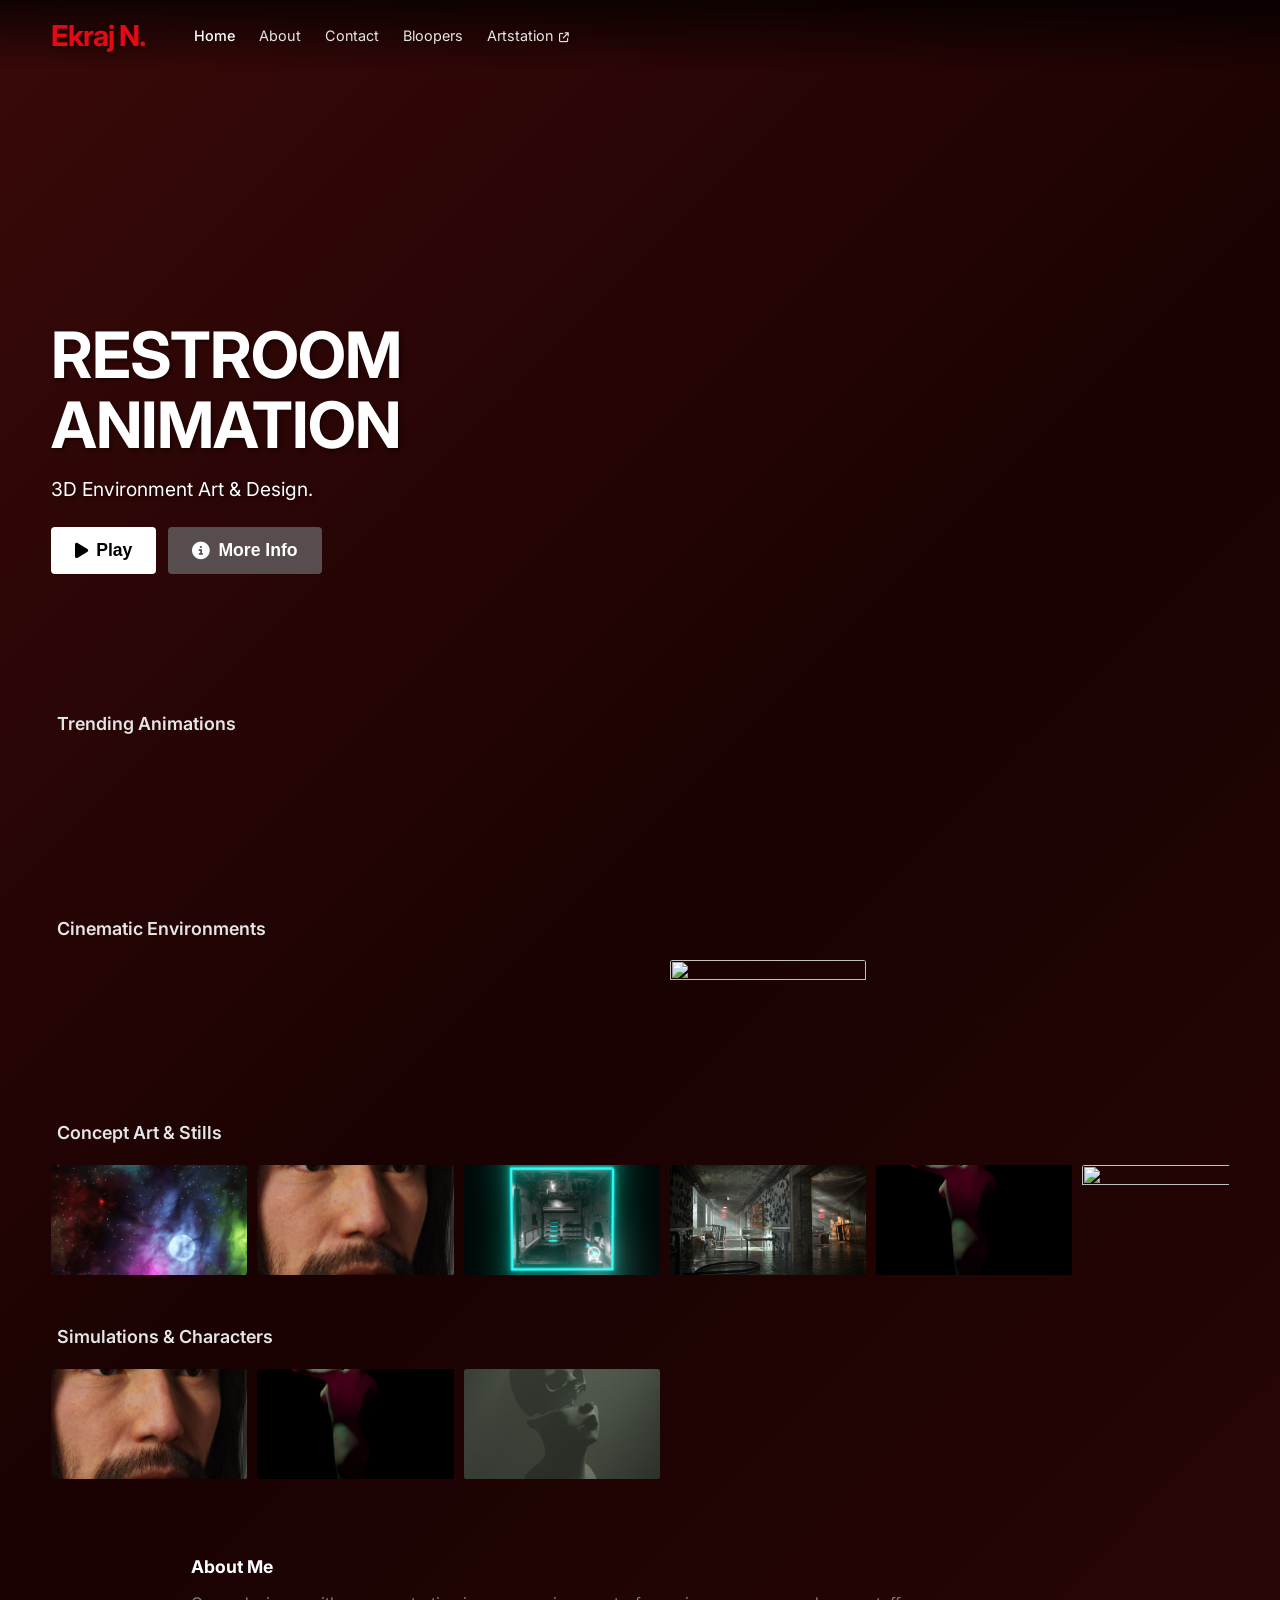
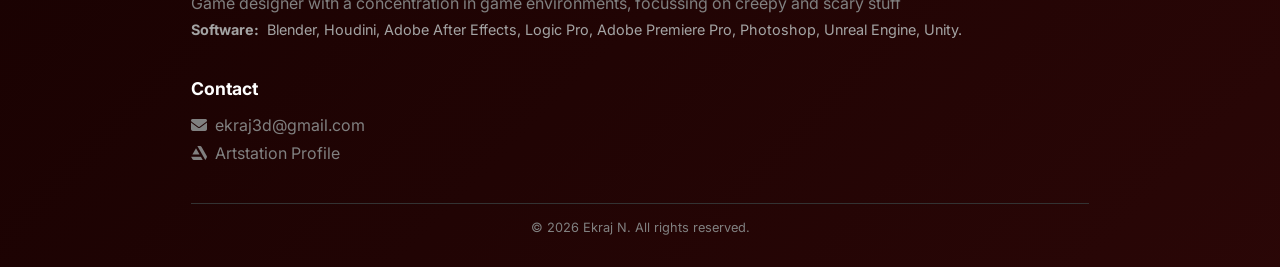
==== index.html @ f1709b17 "Initial commit" ====
<!DOCTYPE html>
<html lang="en">

<head>
    <meta charset="UTF-8">
    <meta name="viewport" content="width=device-width, initial-scale=1.0">
    <title>Ekraj N. | Environment Artist</title>
    <link rel="stylesheet" href="style.css">
    <link rel="preconnect" href="https://fonts.googleapis.com">
    <link rel="preconnect" href="https://fonts.gstatic.com" crossorigin>
    <link
        href="https://fonts.googleapis.com/css2?family=Netflix+Sans:wght@300;400;500;700&family=Inter:wght@300;400;600;700&display=swap"
        rel="stylesheet">
    <link rel="stylesheet" href="https://cdnjs.cloudflare.com/ajax/libs/font-awesome/6.4.0/css/all.min.css">
</head>

<body>
    <!-- Intro Animation Overlays -->
    <div class="intro-screen" id="intro-screen"></div>
    <h1 class="intro-brand" id="intro-brand">Ekraj N.</h1>

    <nav class="navbar" id="navbar">
        <div class="nav-brand" id="main-brand" style="opacity: 0;">Ekraj N.</div>
        <ul class="nav-links">
            <li><a href="#" class="active">Home</a></li>
            <li><a href="#about-section">About</a></li>
            <li><a href="#contact-section">Contact</a></li>
            <li><a href="bloopers.html">Bloopers</a></li>
            <li><a href="https://www.artstation.com/ekraj_1503" target="_blank" rel="noopener noreferrer">Artstation <i
                        class="fa-solid fa-arrow-up-right-from-square"
                        style="font-size: 0.7em; margin-left: 2px;"></i></a></li>
        </ul>
    </nav>

    <header class="hero" id="hero">
        <div class="hero-media-container" id="hero-media-container">
            <!-- Hero Video/Image injected here -->
            <div class="hero-vignette"></div>
        </div>
        <div class="hero-content">
            <h1 class="hero-title" id="hero-title">Featured Project</h1>
            <p class="hero-description" id="hero-description">3D Environment Art & Design.</p>
            <div class="hero-buttons">
                <button class="btn btn-play" id="hero-play-btn"><i class="fa-solid fa-play"></i> Play</button>
                <button class="btn btn-info" id="hero-info-btn"><i class="fa-solid fa-circle-info"></i> More
                    Info</button>
            </div>
        </div>
    </header>

    <main class="content-rows" id="main-content">
        <!-- Rows will be injected here by JS -->
    </main>

    <footer class="site-footer">
        <div class="footer-content">
            <div class="footer-section" id="about-section">
                <h3>About Me</h3>
                <p>Game designer with a concentration in game environments, focussing on creepy and scary stuff</p>
                <p class="software-skills" style="margin-top: 0.5rem; color: #a4a4a4; font-size: 0.9rem;">
                    <strong>Software:</strong> Blender, Houdini, Adobe After Effects, Logic Pro, Adobe Premiere Pro,
                    Photoshop, Unreal Engine, Unity.
                </p>
            </div>
            <div class="footer-section" id="contact-section">
                <h3>Contact</h3>
                <p><i class="fa-solid fa-envelope"></i> <a href="mailto:ekraj3d@gmail.com">ekraj3d@gmail.com</a></p>
                <p><i class="fa-brands fa-artstation"></i> <a href="https://www.artstation.com/ekraj_1503"
                        target="_blank">Artstation Profile</a></p>
            </div>
        </div>
        <div class="footer-bottom">
            <p>&copy; 2026 Ekraj N. All rights reserved.</p>
        </div>
    </footer>

    <!-- Netflix-style Modal -->
    <div class="modal-overlay" id="modal">
        <div class="modal-content">
            <button class="modal-close" id="modal-close"><i class="fa-solid fa-xmark"></i></button>
            <div class="modal-media" id="modal-media-container">
                <!-- Media injected here -->
                <div class="modal-vignette"></div>
            </div>
            <div class="modal-info">
                <h2 class="modal-title" id="modal-title">Project Title</h2>
                <div class="modal-meta">
                    <span class="match">98% Match</span>
                    <span class="year">2026</span>
                    <span class="rating">HD</span>
                </div>
                <p class="modal-desc">Design work by Ekraj N.</p>
            </div>
        </div>
    </div>

    <script src="script.js"></script>
</body>

</html>
---- style.css ----
:root {
    --bg-main: #141414;
    --text-main: #ffffff;
    --text-muted: #808080;
    --red-brand: #e50914;
    --nav-bg: rgba(20, 20, 20, 0.95);
    --transition: 0.3s ease-in-out;
}

* {
    margin: 0;
    padding: 0;
    box-sizing: border-box;
}

body {
    background: linear-gradient(-45deg, #0a0101, #3a0b0b, #1a0202, #5a1010, #0a0101);
    background-size: 400% 400%;
    /* animation removed in favor of JS mouse tracking */
    background-position: 50% 50%;
    color: var(--text-main);
    font-family: 'Inter', -apple-system, BlinkMacSystemFont, 'Segoe UI', Roboto, sans-serif;
    overflow-x: hidden;
    -webkit-font-smoothing: antialiased;
}

/* Intro Animation */
.intro-brand {
    position: fixed;
    top: 50%;
    left: 50%;
    transform: translate(-50%, -50%);
    font-size: 5rem;
    color: var(--red-brand);
    font-weight: 700;
    z-index: 10000;
    margin: 0;
    text-shadow: 2px 2px 10px rgba(0, 0, 0, 0.8);
    transition: all 1s cubic-bezier(0.85, 0, 0.15, 1);
    letter-spacing: -1px;
}

.intro-brand.shrink {
    top: 35px;
    /* Half of navbar height */
    left: 4%;
    /* Match navbar padding */
    transform: translate(0, -50%);
    font-size: 1.8rem;
    text-shadow: 2px 2px 4px rgba(0, 0, 0, 0.4);
}

.intro-screen {
    position: fixed;
    top: 0;
    left: 0;
    width: 100%;
    height: 100%;
    background: #0a0101;
    /* Very dark red/black */
    z-index: 9999;
    transition: opacity 1s ease;
}

.intro-screen.fade {
    opacity: 0;
    pointer-events: none;
}

/* Typography */
h1,
h2,
h3,
h4 {
    font-weight: 700;
}

/* Navbar */
.navbar {
    position: fixed;
    top: 0;
    width: 100%;
    height: 70px;
    padding: 0 4%;
    display: flex;
    align-items: center;
    z-index: 100;
    background: linear-gradient(to bottom, rgba(0, 0, 0, 0.7) 0%, transparent 100%);
    transition: background-color var(--transition);
}

.navbar.scrolled {
    background-color: var(--bg-main);
}

.nav-brand {
    font-size: 1.8rem;
    font-weight: 700;
    color: var(--red-brand);
    margin-right: 3rem;
    text-shadow: 2px 2px 4px rgba(0, 0, 0, 0.4);
    letter-spacing: -1px;
}

.nav-links {
    list-style: none;
    display: flex;
    gap: 1.5rem;
}

.nav-links a {
    color: #e5e5e5;
    text-decoration: none;
    font-size: 0.9rem;
    transition: color 0.2s;
}

.nav-links a:hover,
.nav-links a.active {
    color: white;
    font-weight: 500;
}

/* Hero Section */
.hero {
    position: relative;
    height: 85vh;
    width: 100%;
    margin-bottom: 3vw;
}

.hero-media-container {
    position: absolute;
    top: 0;
    left: 0;
    width: 100%;
    height: 100%;
    z-index: 0;
    overflow: hidden;
    -webkit-mask-image: linear-gradient(to top, transparent 0%, black 15rem);
    mask-image: linear-gradient(to top, transparent 0%, black 15rem);
}

.hero-media-container video,
.hero-media-container img {
    width: 100%;
    height: 100%;
    object-fit: cover;
    transform: scale(1.05);
    /* Prevent edges showing on load */
}

/* The gradient that fades the video into the background row color */
.hero-vignette {
    position: absolute;
    bottom: 0;
    left: 0;
    width: 100%;
    height: 15rem;
    backdrop-filter: blur(12px);
    -webkit-backdrop-filter: blur(12px);
    -webkit-mask-image: linear-gradient(to top, black 0%, transparent 100%);
    mask-image: linear-gradient(to top, black 0%, transparent 100%);
    z-index: 1;
    pointer-events: none;
}

.hero-content {
    position: absolute;
    bottom: 25%;
    left: 4%;
    width: 40%;
    z-index: 2;
    text-shadow: 2px 2px 4px rgba(0, 0, 0, 0.45);
}

.hero-title {
    font-size: 4rem;
    line-height: 1.1;
    margin-bottom: 1rem;
    text-transform: uppercase;
    letter-spacing: -1px;
}

.hero-description {
    font-size: 1.2rem;
    font-weight: 400;
    margin-bottom: 1.5rem;
    line-height: 1.4;
    color: #fff;
    text-shadow: 2px 2px 4px rgba(0, 0, 0, 0.45);
}

.btn {
    padding: 0.8rem 1.5rem;
    border-radius: 4px;
    font-size: 1.1rem;
    font-weight: 600;
    border: none;
    cursor: pointer;
    display: inline-flex;
    align-items: center;
    gap: 0.5rem;
    transition: all 0.2s;
}

.btn-play {
    background-color: white;
    color: black;
}

.btn-play:hover {
    background-color: rgba(255, 255, 255, 0.7);
}

.btn-info {
    background-color: rgba(109, 109, 110, 0.7);
    color: white;
    margin-left: 0.5rem;
}

.btn-info:hover {
    background-color: rgba(109, 109, 110, 0.4);
}

/* Rows Content */
.content-rows {
    position: relative;
    z-index: 3;
    margin-top: -10vh;
    /* Pull up to overlap hero slightly */
}

.row {
    margin-bottom: 3vw;
    padding: 0 4%;
    position: relative;
}

.row-header {
    font-size: 1.4vw;
    font-weight: 600;
    margin-bottom: 0.5em;
    color: #e5e5e5;
    padding-left: 0.5%;
}

.slider-container {
    position: relative;
    display: flex;
    align-items: center;
}

.slider {
    display: flex;
    overflow-x: scroll;
    overflow-y: hidden;
    gap: 10px;
    padding: 1vw 0;
    scroll-behavior: smooth;
    -ms-overflow-style: none;
    /* IE and Edge */
    scrollbar-width: none;
    /* Firefox */
}

.slider::-webkit-scrollbar {
    display: none;
    /* Chrome, Safari and Opera */
}

.slider-btn {
    position: absolute;
    top: 0;
    bottom: 0;
    width: 4%;
    background: rgba(0, 0, 0, 0.5);
    border: none;
    color: white;
    font-size: 2vw;
    cursor: pointer;
    z-index: 10;
    opacity: 0;
    transition: opacity 0.2s;
    display: flex;
    align-items: center;
    justify-content: center;
}

.slider-container:hover .slider-btn {
    opacity: 1;
}

.slider-btn:hover {
    background: rgba(0, 0, 0, 0.7);
}

.slider-btn.left {
    left: -4%;
    border-top-right-radius: 4px;
    border-bottom-right-radius: 4px;
}

.slider-btn.right {
    right: -4%;
    border-top-left-radius: 4px;
    border-bottom-left-radius: 4px;
}


/* Card / Item */
.item {
    flex: 0 0 16.66%;
    /* 6 items per row approx */
    max-width: 16.66%;
    position: relative;
    border-radius: 0.2vw;
    transition: transform var(--transition);
    cursor: pointer;
}

.item-media {
    width: 100%;
    aspect-ratio: 16 / 9;
    border-radius: 0.2vw;
    object-fit: cover;
    display: block;
}

/* Netflix Hover scaling logic */
.item:hover {
    transform: scale(1.4);
    z-index: 99;
}

/* Adjust transform origins for edge items so they don't break viewport */
.item:first-child:hover {
    transform-origin: left center;
}

.item:last-child:hover {
    transform-origin: right center;
}

/* In-card hover info (appears when scaled) */
.item-info {
    position: absolute;
    bottom: 0;
    left: 0;
    right: 0;
    background: linear-gradient(to top, #141414 0%, transparent 100%);
    padding: 10px;
    opacity: 0;
    transition: opacity 0.3s;
    border-bottom-left-radius: 0.2vw;
    border-bottom-right-radius: 0.2vw;
    display: flex;
    align-items: flex-end;
}

.item:hover .item-info {
    opacity: 1;
    transition-delay: 0.2s;
    /* Wait for scale to finish */
}

.item-title {
    font-size: 0.7vw;
    font-weight: 600;
}


/* Footer */
.site-footer {
    max-width: 1000px;
    margin: 4rem auto 2rem;
    padding: 0 4%;
    color: var(--text-muted);
}

.footer-content {
    display: flex;
    justify-content: space-between;
    margin-bottom: 2rem;
    flex-wrap: wrap;
    gap: 2rem;
}

.footer-section h3 {
    color: white;
    font-size: 1.1rem;
    margin-bottom: 1rem;
}

.footer-section a {
    color: var(--text-muted);
    text-decoration: none;
    transition: color 0.2s;
}

.footer-section a:hover {
    color: white;
    text-decoration: underline;
}

.footer-section p {
    margin-bottom: 0.5rem;
    display: flex;
    align-items: center;
    gap: 8px;
}

.footer-bottom {
    font-size: 0.8rem;
    text-align: center;
    padding-top: 1rem;
    border-top: 1px solid #333;
}


/* Netflix Modal */
.modal-overlay {
    position: fixed;
    top: 0;
    left: 0;
    width: 100%;
    height: 100%;
    background-color: rgba(0, 0, 0, 0.7);
    z-index: 1000;
    display: flex;
    justify-content: center;
    align-items: flex-start;
    padding-top: 2rem;
    opacity: 0;
    pointer-events: none;
    transition: opacity 0.3s ease;
    overflow-y: auto;
}

.modal-overlay.active {
    opacity: 1;
    pointer-events: auto;
}

.modal-content {
    background-color: var(--bg-main);
    width: 90%;
    max-width: 850px;
    border-radius: 8px;
    position: relative;
    box-shadow: 0 24px 50px rgba(0, 0, 0, 0.8);
    margin-bottom: 2rem;
    overflow: hidden;
    transform: scale(0.95);
    transition: transform 0.3s ease;
}

.modal-overlay.active .modal-content {
    transform: scale(1);
}

.modal-media {
    width: 100%;
    height: 480px;
    /* ~16:9 for 850px width */
    background-color: #000;
    position: relative;
}

.modal-media video,
.modal-media img {
    width: 100%;
    height: 100%;
    object-fit: cover;
}

.modal-vignette {
    position: absolute;
    bottom: 0;
    left: 0;
    width: 100%;
    height: 10rem;
    background: linear-gradient(to top, var(--bg-main) 0%, transparent 100%);
}

.modal-close {
    position: absolute;
    top: 1rem;
    right: 1rem;
    width: 36px;
    height: 36px;
    border-radius: 50%;
    background-color: #181818;
    color: white;
    border: none;
    font-size: 1.2rem;
    cursor: pointer;
    z-index: 10;
    display: flex;
    justify-content: center;
    align-items: center;
    transition: background-color 0.2s;
}

.modal-close:hover {
    background-color: #333;
}

.modal-info {
    padding: 0 3rem 3rem;
    position: relative;
    top: -3rem;
    /* overlap over the vignette fade */
}

.modal-title {
    font-size: 2.5rem;
    margin-bottom: 1rem;
}

.modal-meta {
    display: flex;
    gap: 10px;
    align-items: center;
    font-size: 1rem;
    margin-bottom: 1rem;
}

.modal-meta .match {
    color: #46d369;
    font-weight: 600;
}

.modal-meta .rating {
    border: 1px solid #808080;
    padding: 0 0.4rem;
    border-radius: 3px;
    font-size: 0.8rem;
}

.modal-desc {
    font-size: 1.1rem;
    line-height: 1.5;
    color: #fff;
    max-width: 80%;
}

/* Responsive adjustments */
@media (max-width: 1024px) {
    .item {
        flex: 0 0 25%;
        max-width: 25%;
    }

    .hero-content {
        width: 60%;
    }

    .hero-title {
        font-size: 3rem;
    }
}

@media (max-width: 768px) {
    .item {
        flex: 0 0 33.33%;
        max-width: 33.33%;
    }

    .hero-content {
        width: 80%;
    }

    .hero-title {
        font-size: 2.5rem;
    }

    .modal-media {
        height: 300px;
    }

    .modal-info {
        padding: 0 1.5rem 2rem;
        top: -1.5rem;
    }
}

@media (max-width: 480px) {
    .item {
        flex: 0 0 50%;
        max-width: 50%;
    }

    .nav-links {
        display: none;
    }
}

/* Custom Scrollbar */
::-webkit-scrollbar {
    width: 8px;
    height: 8px;
    background-color: var(--bg-main);
}

::-webkit-scrollbar-track {
    background: var(--bg-main);
}

::-webkit-scrollbar-thumb {
    background: var(--red-brand);
    border-radius: 4px;
}

::-webkit-scrollbar-thumb:hover {
    background: #f40612;
}
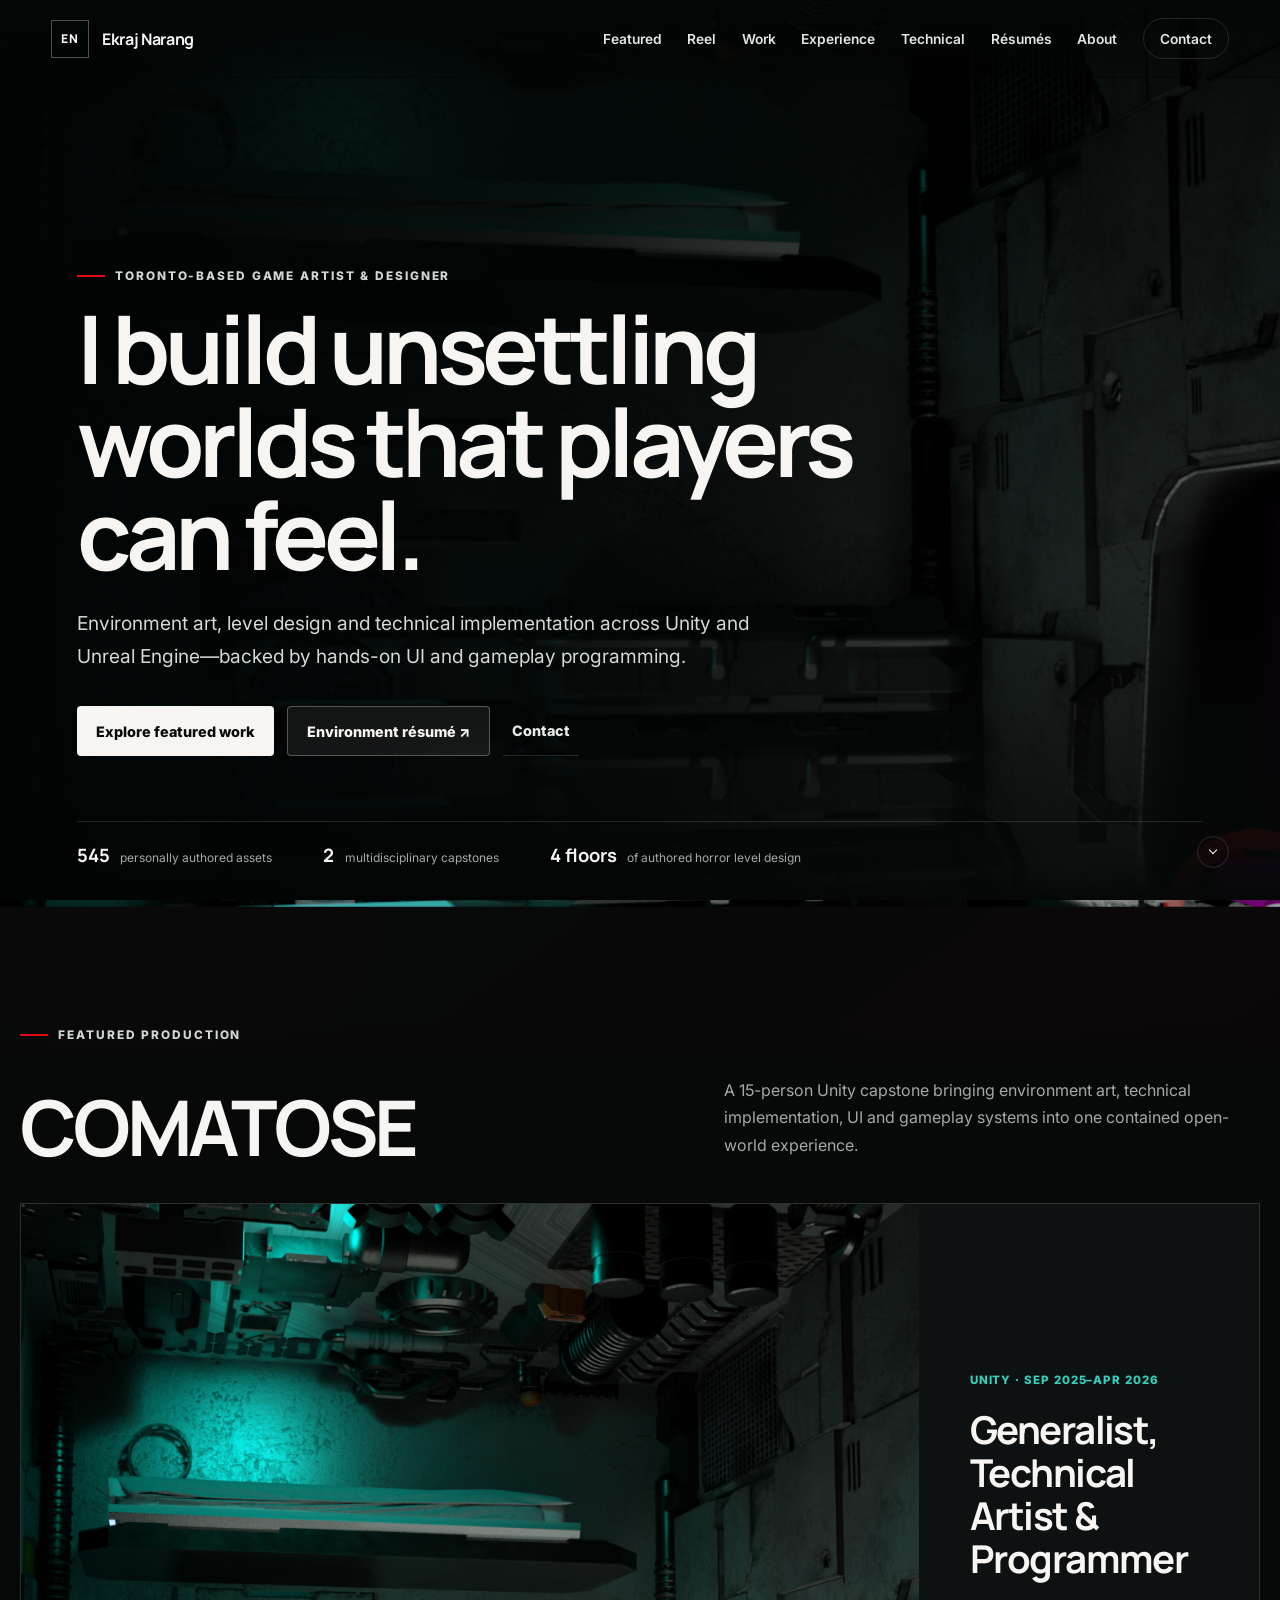
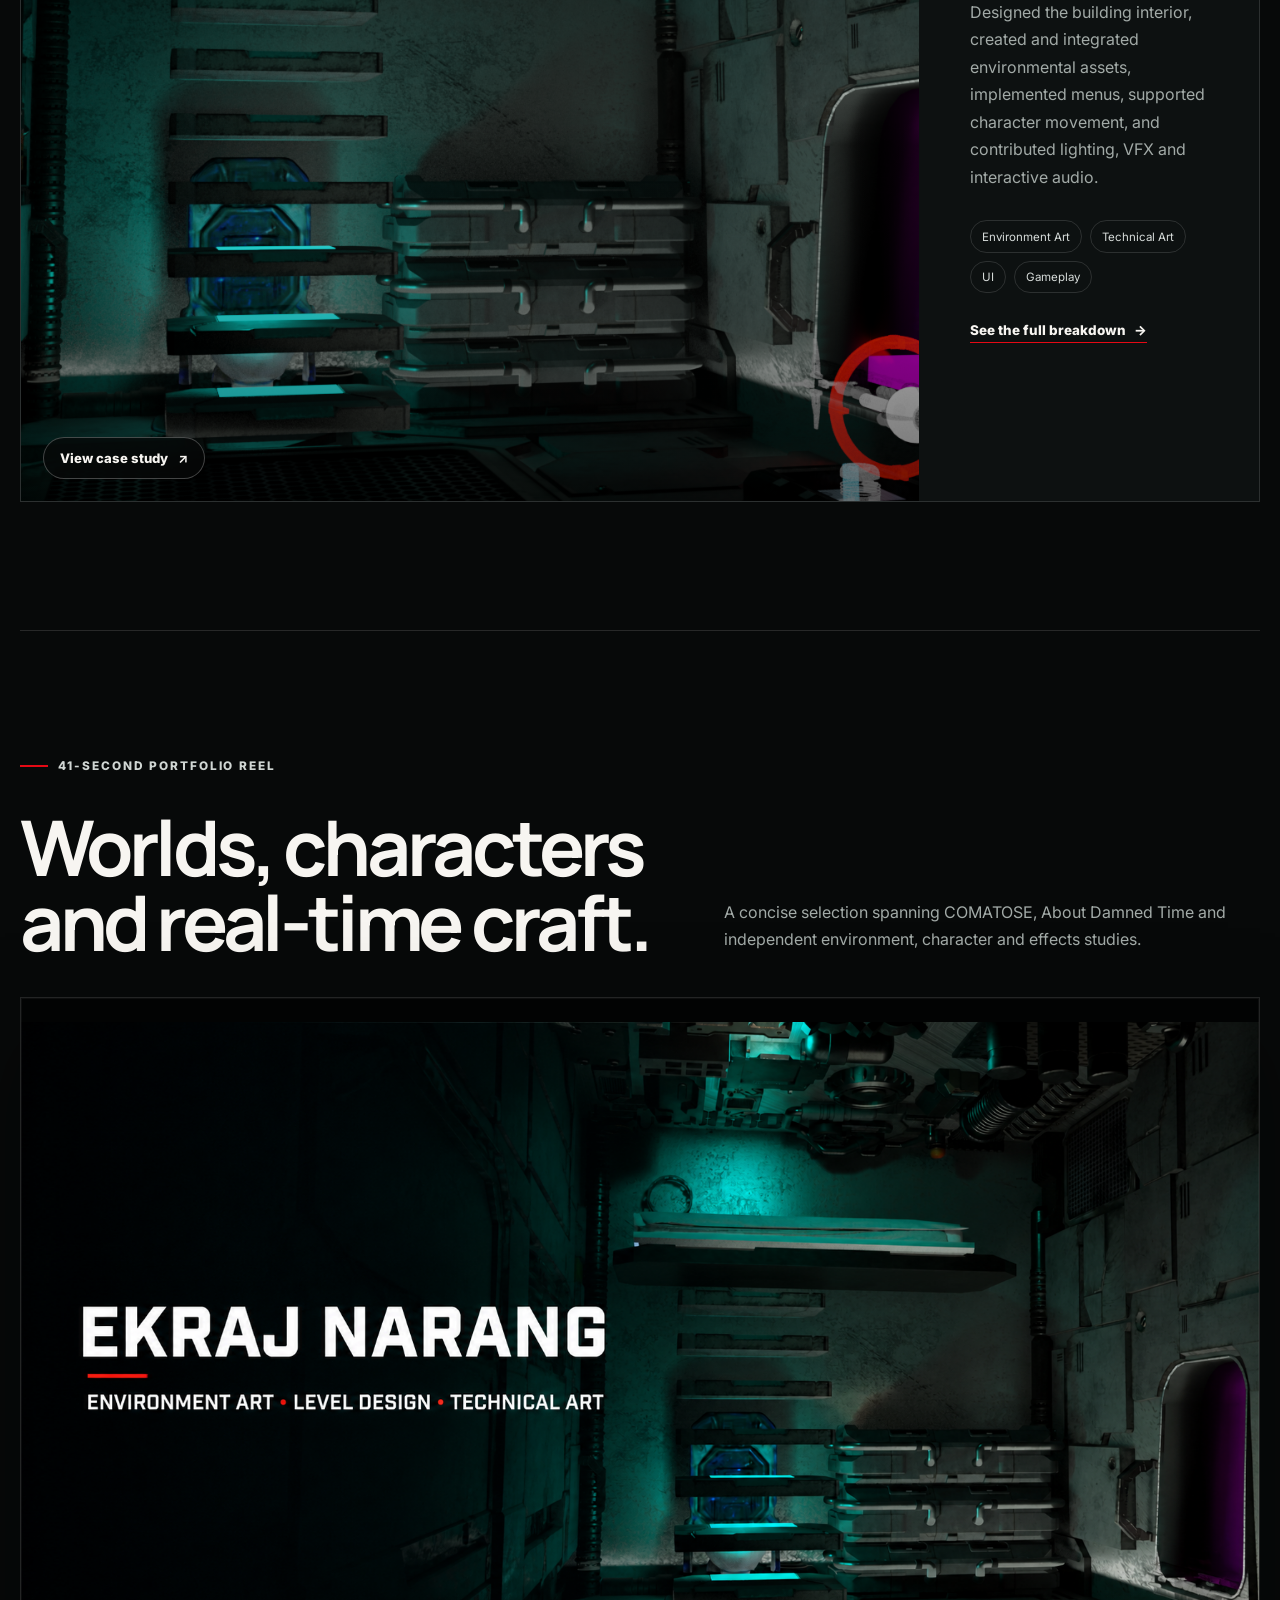
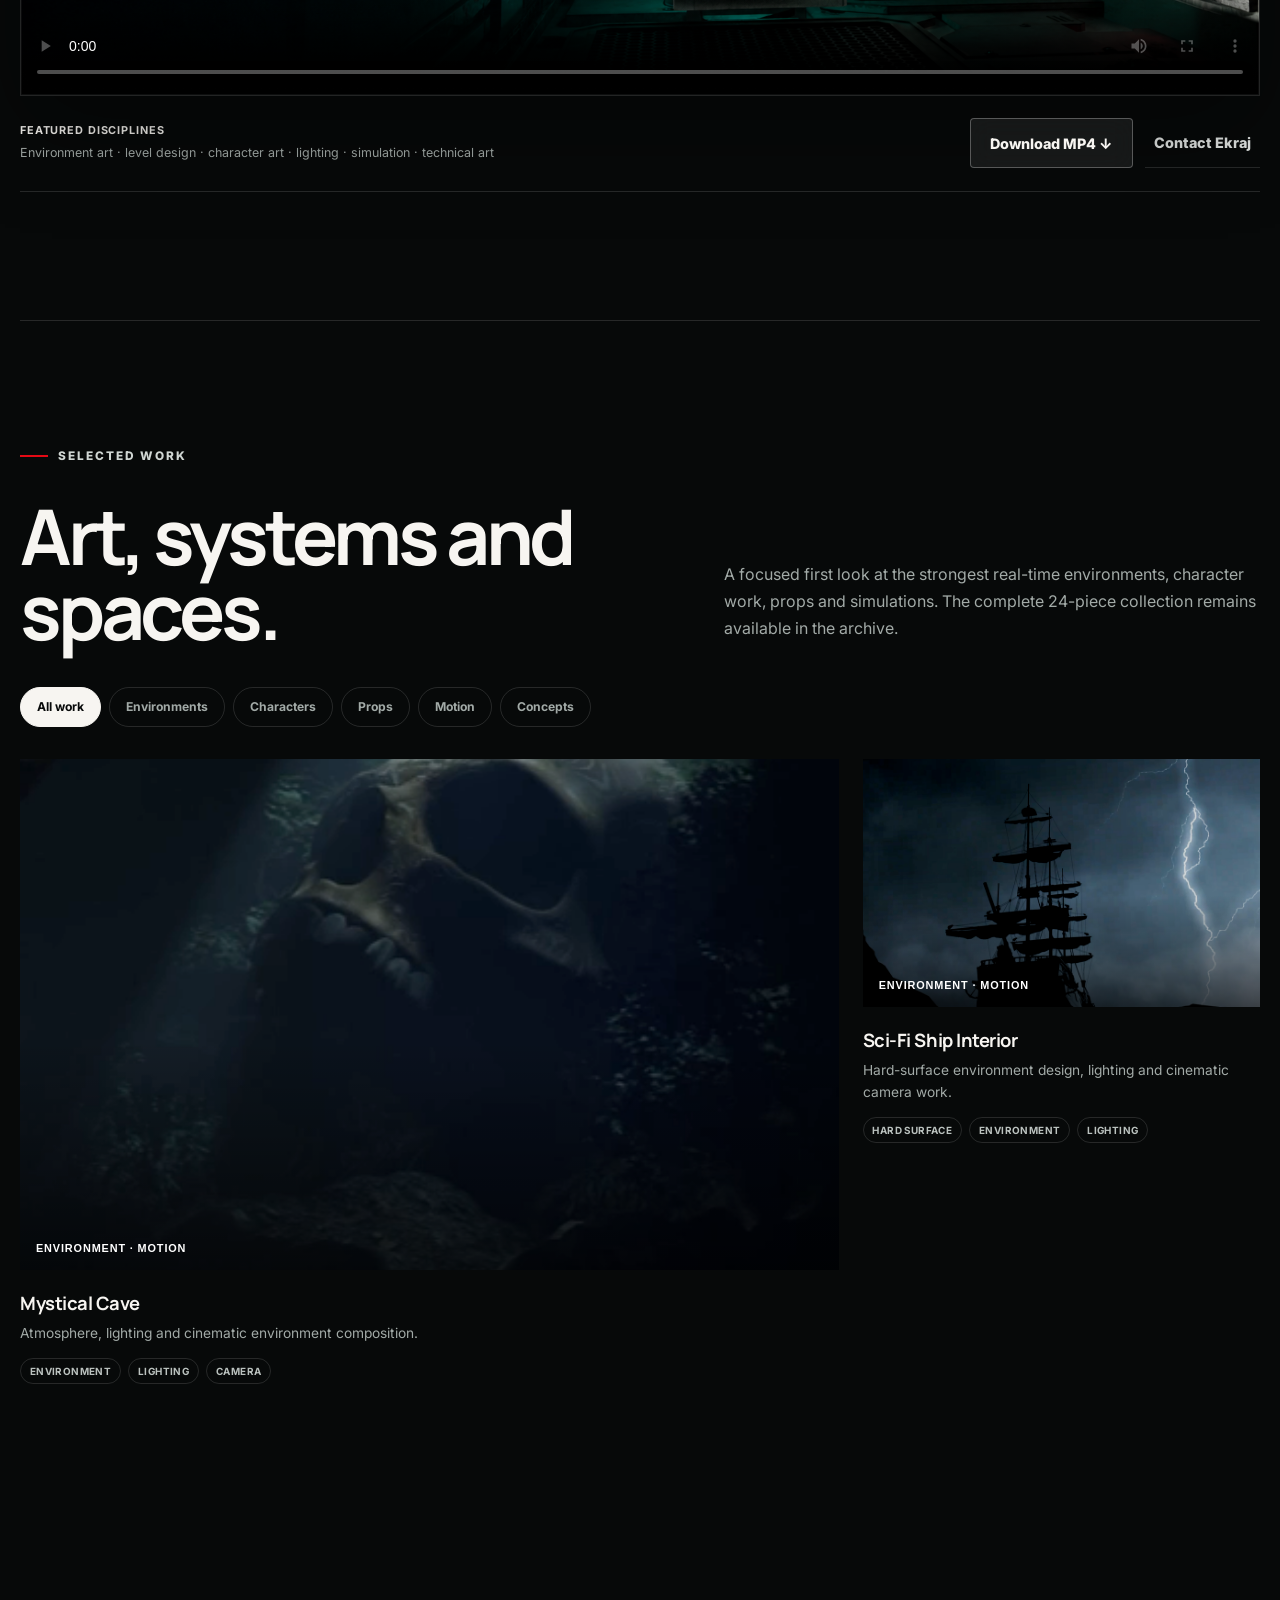
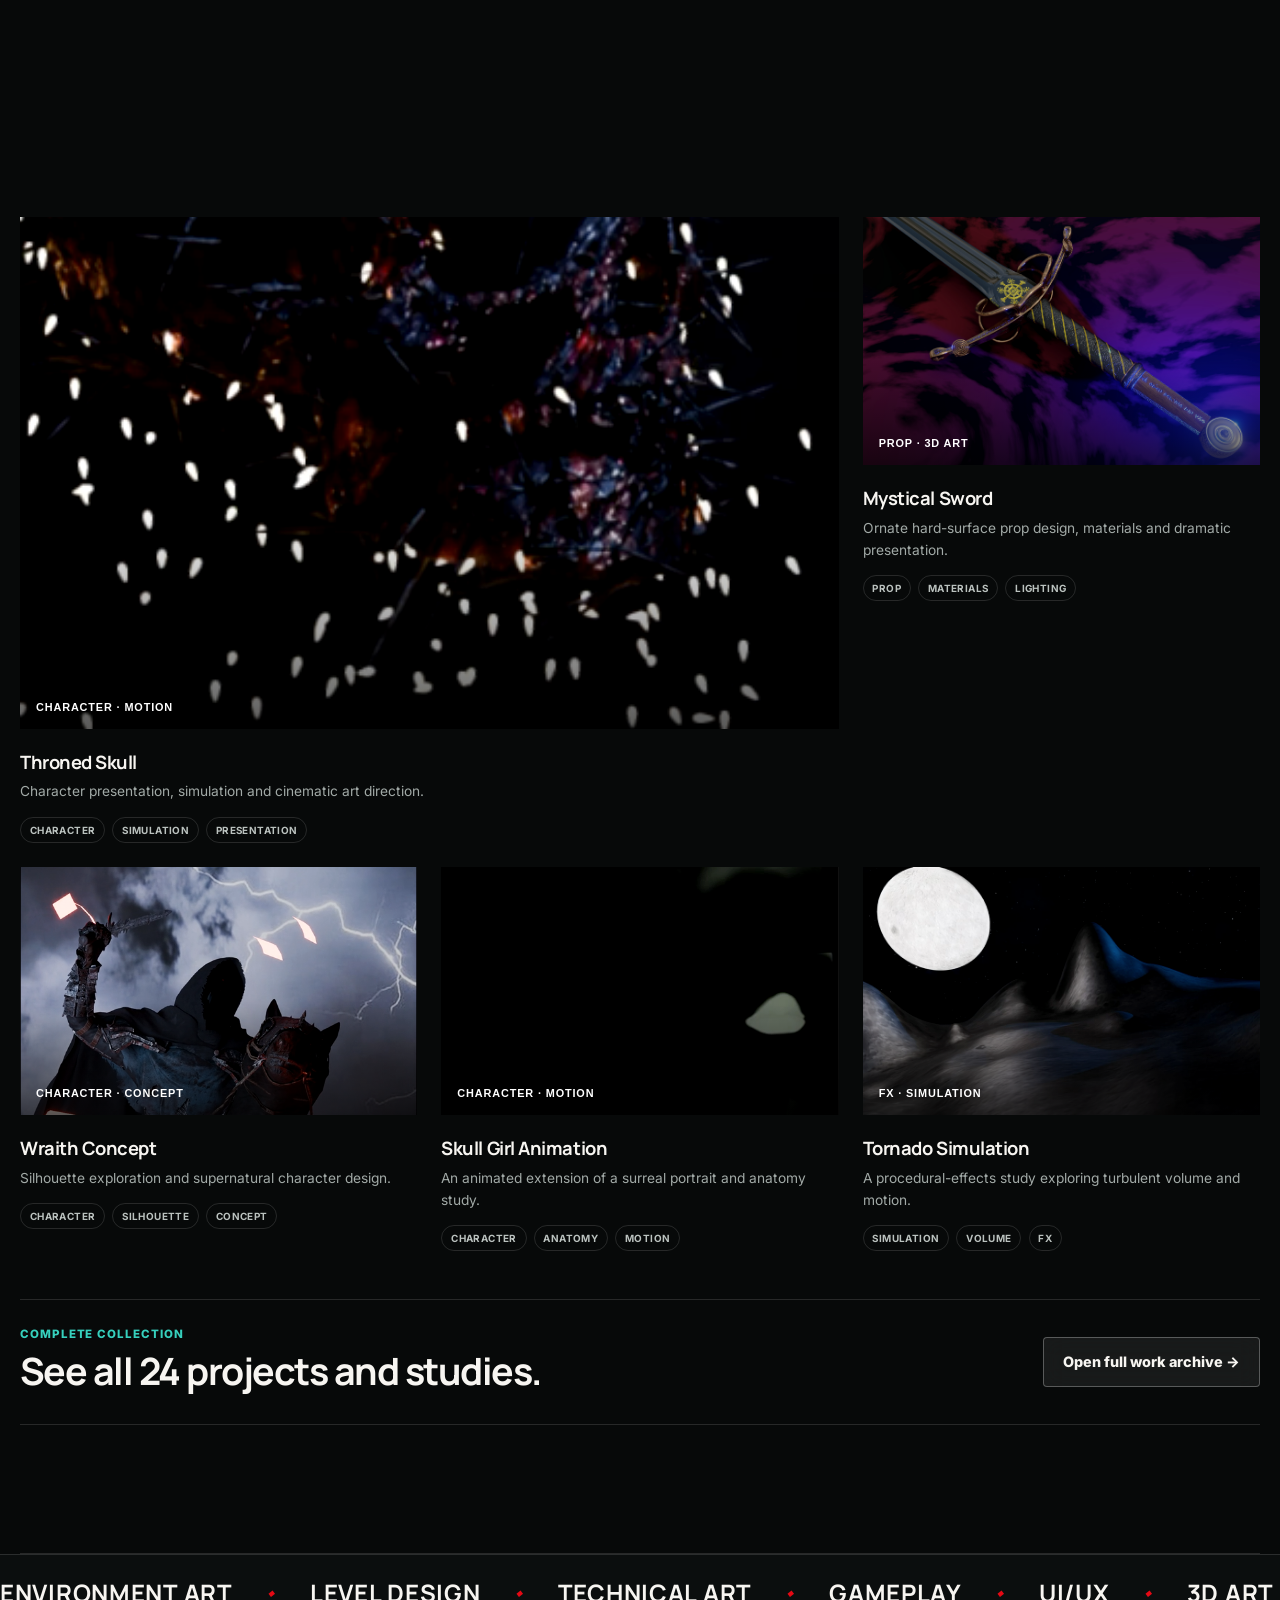
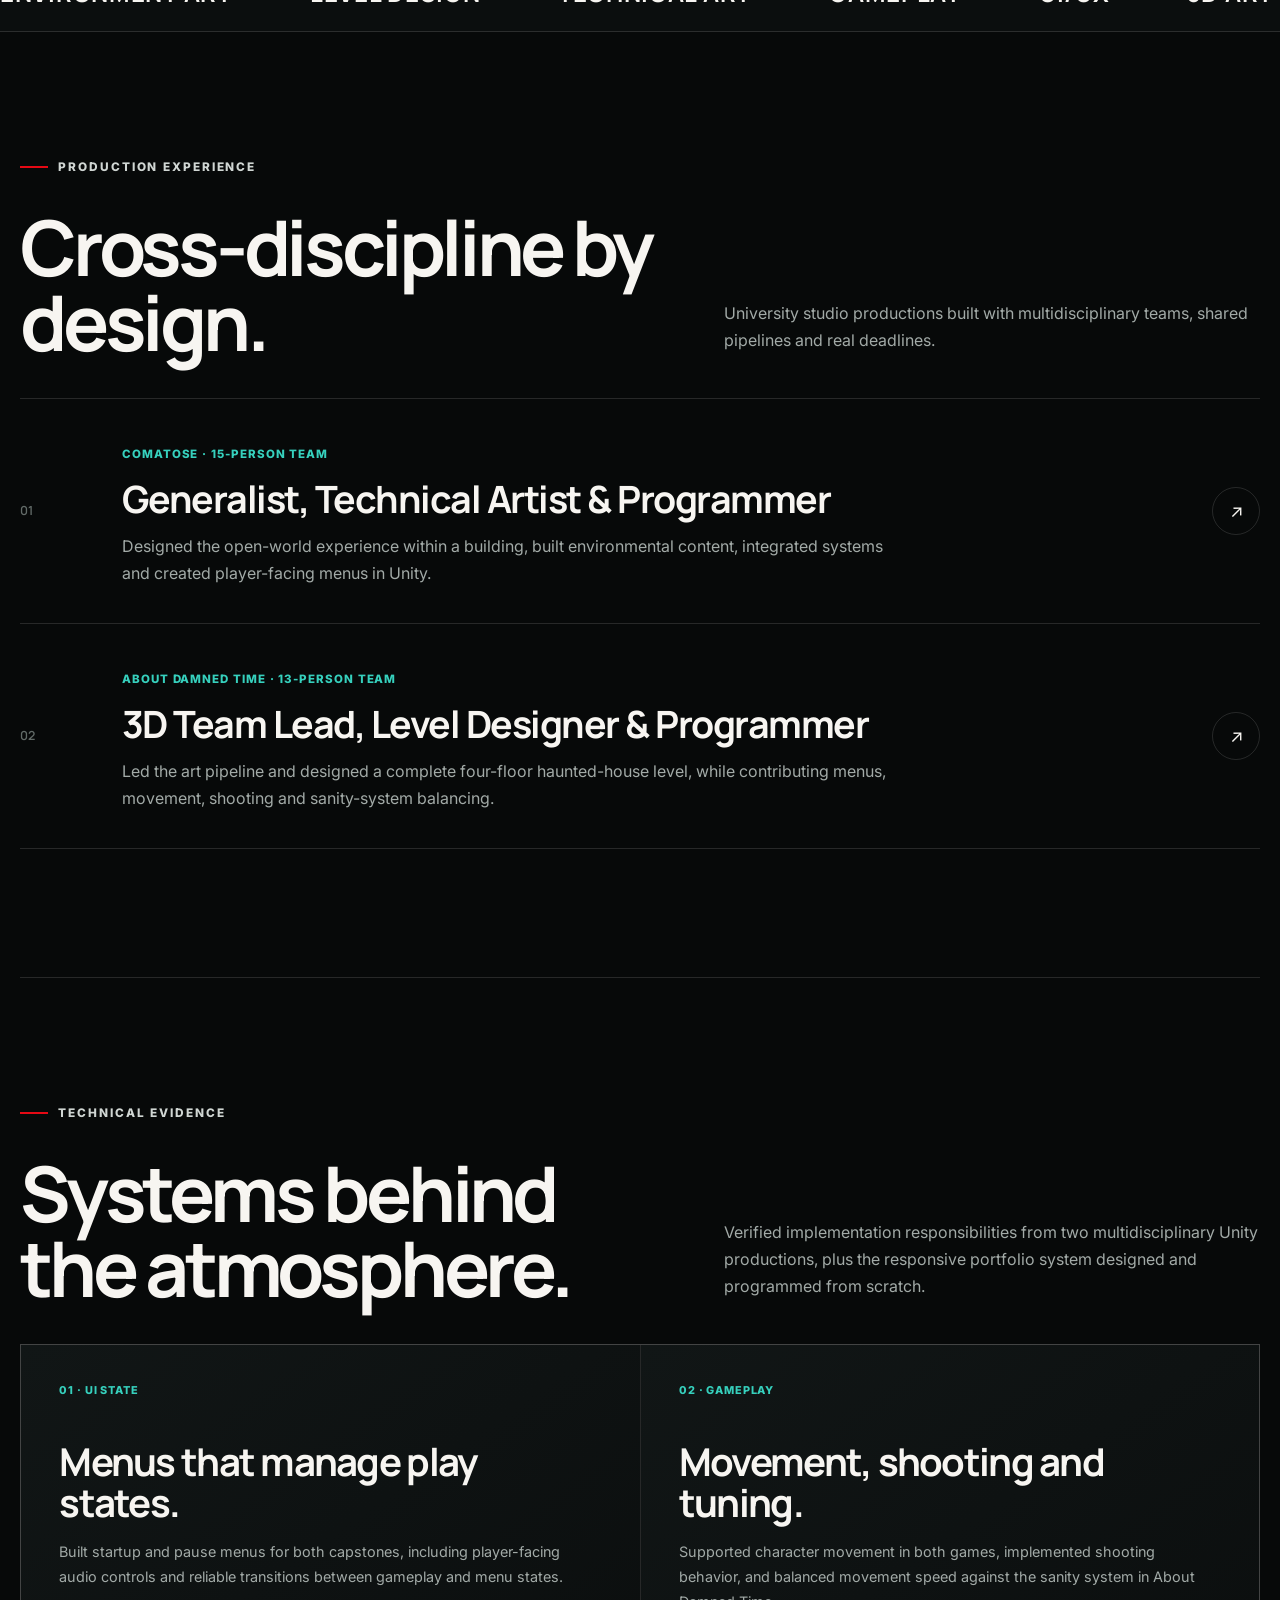
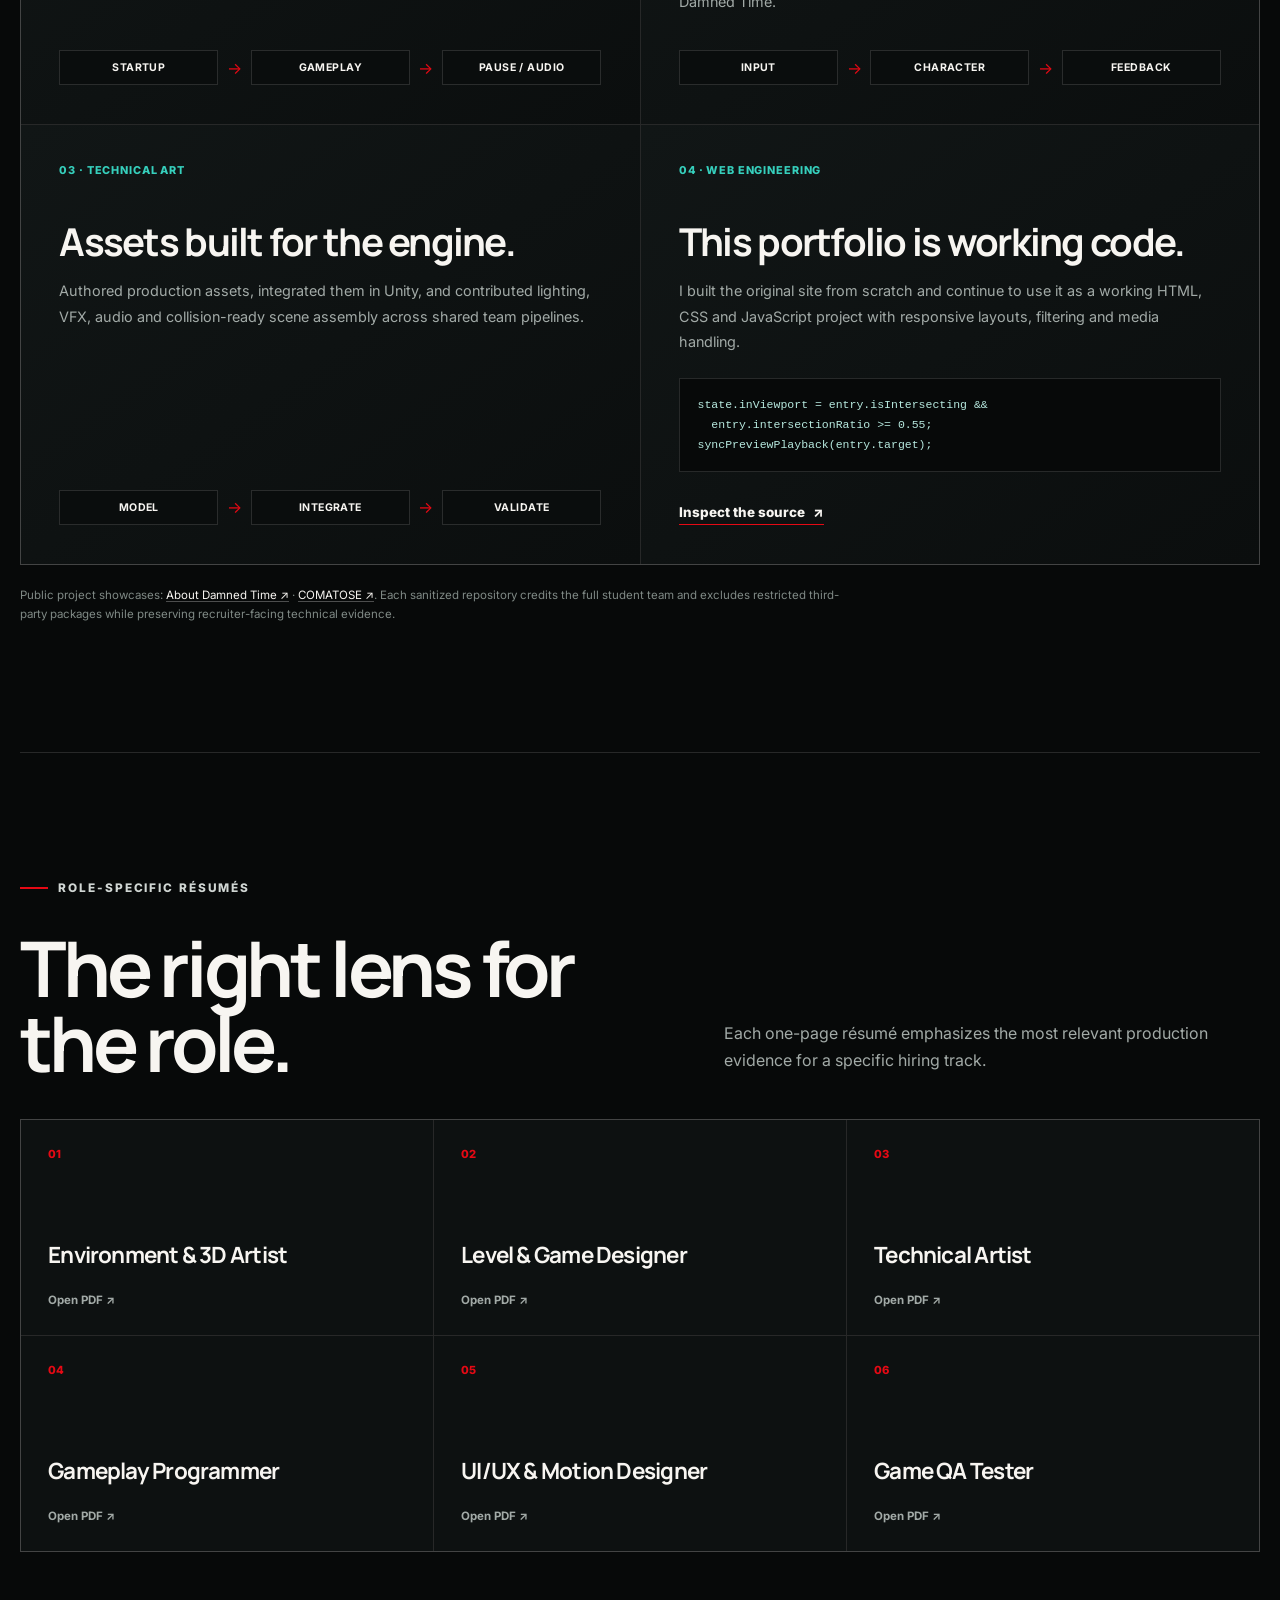
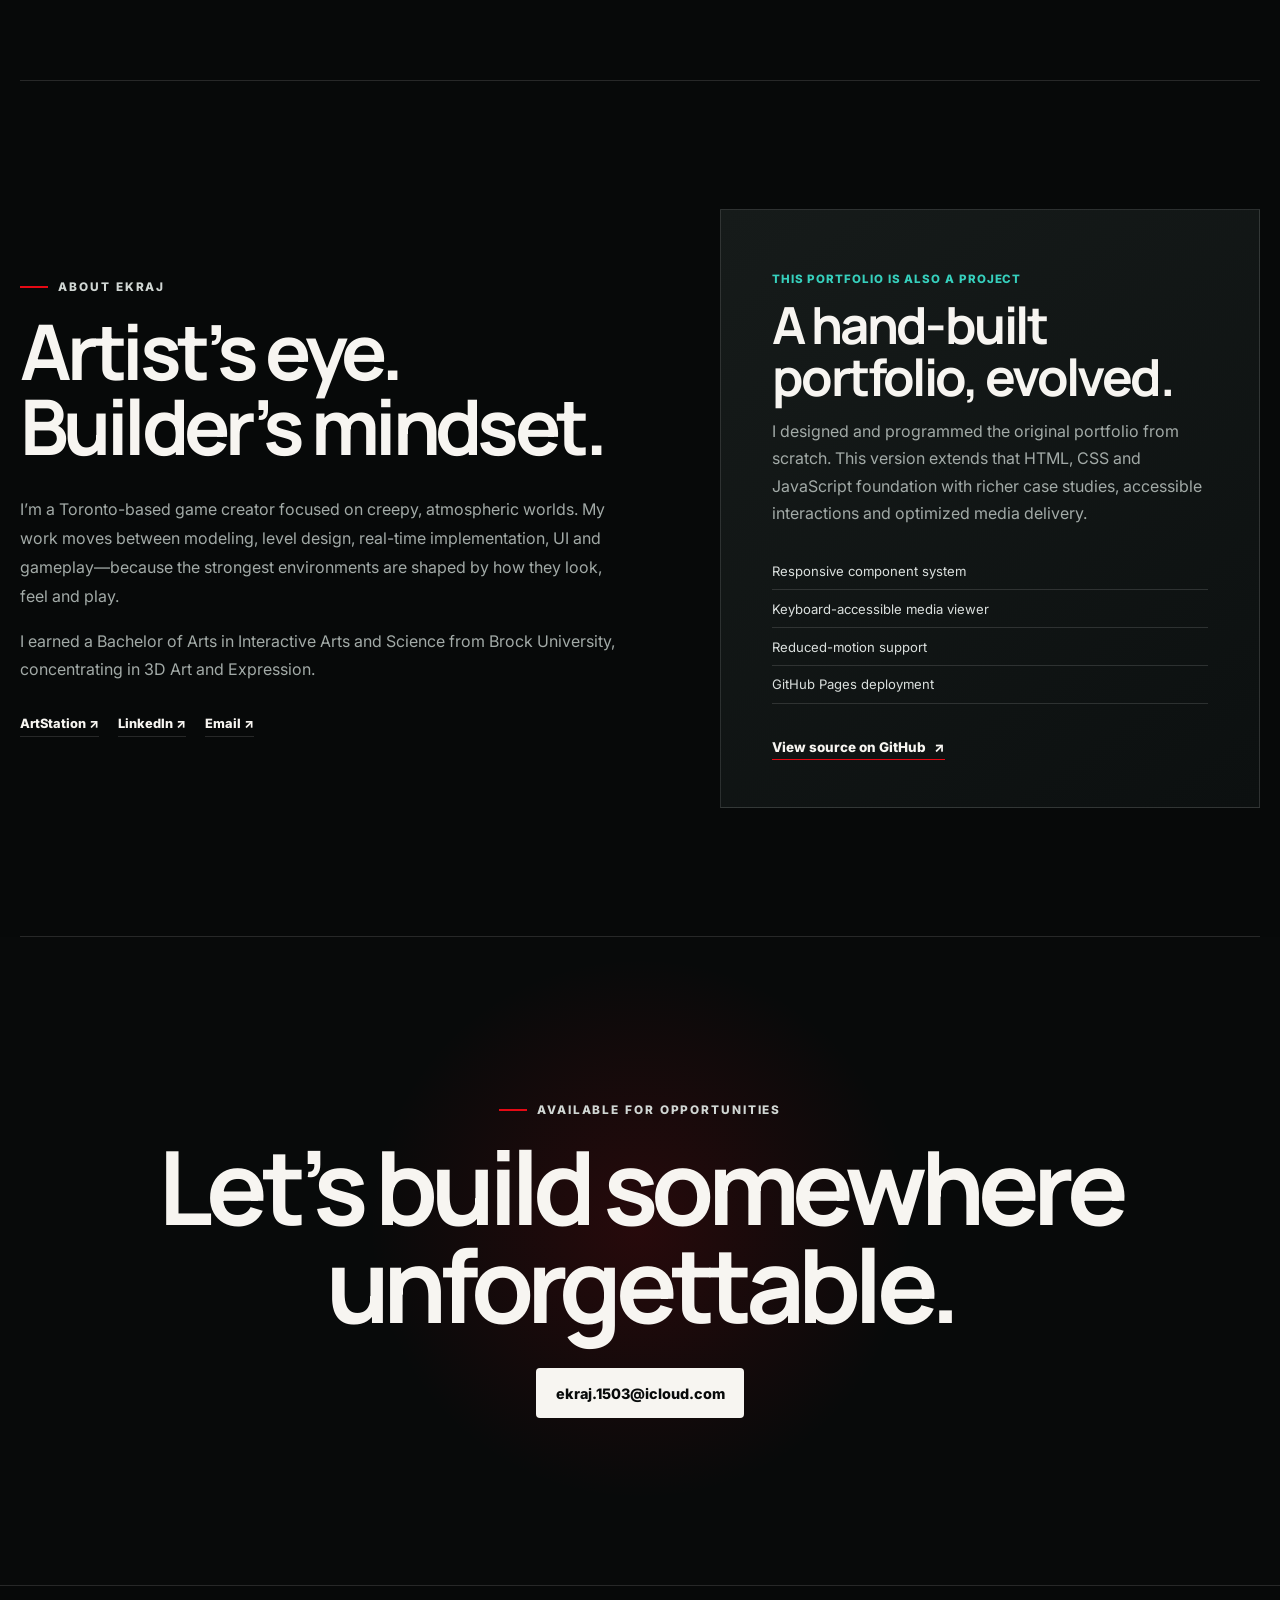
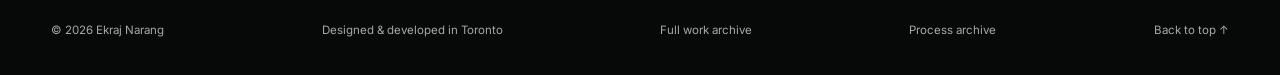
==== commit 52a50eb8: "Launch role-focused portfolio case studies and reel" ====
--- a/index.html
+++ b/index.html
@@ -1,100 +1,227 @@
 <!DOCTYPE html>
 <html lang="en">
-
 <head>
     <meta charset="UTF-8">
     <meta name="viewport" content="width=device-width, initial-scale=1.0">
-    <title>Ekraj N. | Environment Artist</title>
-    <link rel="stylesheet" href="style.css">
+    <meta name="description" content="Ekraj Narang is a Toronto-based environment artist, level designer and technical artist creating cinematic real-time worlds and interactive game experiences.">
+    <meta name="theme-color" content="#070909">
+    <meta property="og:title" content="Ekraj Narang | Environment Artist &amp; Game Designer">
+    <meta property="og:description" content="Environment art, level design and technical implementation for real-time game worlds.">
+    <meta property="og:type" content="website">
+    <meta property="og:url" content="https://damnbruhtf.github.io/Portfolio/">
+    <meta property="og:image" content="https://damnbruhtf.github.io/Portfolio/og.png">
+    <meta name="twitter:card" content="summary_large_image">
+    <meta name="twitter:title" content="Ekraj Narang | Environment Artist &amp; Game Designer">
+    <meta name="twitter:description" content="Environment art, level design and technical implementation for real-time game worlds.">
+    <meta name="twitter:image" content="https://damnbruhtf.github.io/Portfolio/og.png">
+    <title>Ekraj Narang | Environment Artist &amp; Game Designer</title>
     <link rel="preconnect" href="https://fonts.googleapis.com">
     <link rel="preconnect" href="https://fonts.gstatic.com" crossorigin>
-    <link
-        href="https://fonts.googleapis.com/css2?family=Netflix+Sans:wght@300;400;500;700&family=Inter:wght@300;400;600;700&display=swap"
-        rel="stylesheet">
-    <link rel="stylesheet" href="https://cdnjs.cloudflare.com/ajax/libs/font-awesome/6.4.0/css/all.min.css">
+    <link href="https://fonts.googleapis.com/css2?family=Inter:wght@400;500;600;700;800&amp;family=Manrope:wght@500;600;700;800&amp;display=swap" rel="stylesheet">
+    <link rel="stylesheet" href="style.css">
 </head>
-
 <body>
-    <!-- Intro Animation Overlays -->
-    <div class="intro-screen" id="intro-screen"></div>
-    <h1 class="intro-brand" id="intro-brand">Ekraj N.</h1>
-
-    <nav class="navbar" id="navbar">
-        <div class="nav-brand" id="main-brand" style="opacity: 0;">Ekraj N.</div>
-        <ul class="nav-links">
-            <li><a href="#" class="active">Home</a></li>
-            <li><a href="#about-section">About</a></li>
-            <li><a href="#contact-section">Contact</a></li>
-            <li><a href="bloopers.html">Bloopers</a></li>
-            <li><a href="https://www.artstation.com/ekraj_1503" target="_blank" rel="noopener noreferrer">Artstation <i
-                        class="fa-solid fa-arrow-up-right-from-square"
-                        style="font-size: 0.7em; margin-left: 2px;"></i></a></li>
-        </ul>
+    <a class="skip-link" href="#main-content">Skip to main content</a>
+    <nav class="site-nav" aria-label="Primary navigation">
+        <a class="brand" href="index.html" aria-label="Ekraj Narang home"><span class="brand-mark">EN</span><span class="brand-name">Ekraj Narang</span></a>
+        <button class="nav-toggle" type="button" aria-expanded="false" aria-controls="nav-links"><span></span><span></span><span class="sr-only">Open navigation</span></button>
+        <div class="nav-links" id="nav-links">
+            <a href="#featured">Featured</a><a href="#reel">Reel</a><a href="#work">Work</a><a href="#experience">Experience</a><a href="#technical">Technical</a><a href="#resumes">Résumés</a><a href="#about">About</a><a class="nav-contact" href="mailto:ekraj.1503@icloud.com">Contact</a>
+        </div>
     </nav>
 
-    <header class="hero" id="hero">
-        <div class="hero-media-container" id="hero-media-container">
-            <!-- Hero Video/Image injected here -->
-            <div class="hero-vignette"></div>
-        </div>
-        <div class="hero-content">
-            <h1 class="hero-title" id="hero-title">Featured Project</h1>
-            <p class="hero-description" id="hero-description">3D Environment Art & Design.</p>
-            <div class="hero-buttons">
-                <button class="btn btn-play" id="hero-play-btn"><i class="fa-solid fa-play"></i> Play</button>
-                <button class="btn btn-info" id="hero-info-btn"><i class="fa-solid fa-circle-info"></i> More
-                    Info</button>
-            </div>
-        </div>
-    </header>
-
-    <main class="content-rows" id="main-content">
-        <!-- Rows will be injected here by JS -->
+    <main id="main-content">
+        <header class="portfolio-hero">
+            <div class="hero-media" aria-hidden="true"><img src="Case%20Studies/Grace's%20Revenge/04-final-assets-and-environments/final-medical-environment.webp" alt=""></div>
+            <div class="hero-shade"></div>
+            <div class="hero-copy reveal">
+                <p class="eyebrow"><span></span> Toronto-based game artist &amp; designer</p>
+                <h1>I build unsettling worlds that players can feel.</h1>
+                <p class="hero-lede">Environment art, level design and technical implementation across Unity and Unreal Engine—backed by hands-on UI and gameplay programming.</p>
+                <div class="hero-actions"><a class="button button-primary" href="#featured">Explore featured work</a><a class="button button-ghost" href="resumes/Ekraj-Narang-Environment-3D-Artist.pdf" target="_blank">Environment résumé ↗</a><a class="button button-text" href="mailto:ekraj.1503@icloud.com">Contact</a></div>
+            </div>
+            <div class="hero-proof" aria-label="Portfolio highlights">
+                <div><strong>545</strong><span>personally authored assets</span></div><div><strong>2</strong><span>multidisciplinary capstones</span></div><div><strong>4 floors</strong><span>of authored horror level design</span></div>
+            </div>
+            <a class="scroll-cue" href="#featured" aria-label="Scroll to featured project"><span></span></a>
+        </header>
+
+        <section class="section featured-section" id="featured">
+            <div class="section-heading reveal">
+                <p class="eyebrow"><span></span> Featured production</p>
+                <h2>COMATOSE</h2>
+                <p>A 15-person Unity capstone bringing environment art, technical implementation, UI and gameplay systems into one contained open-world experience.</p>
+            </div>
+            <article class="feature-card reveal">
+                <a class="feature-image" href="comatose.html" aria-label="View the COMATOSE case study">
+                    <img src="Case%20Studies/Grace's%20Revenge/04-final-assets-and-environments/final-medical-environment.webp" alt="Moody teal-lit medical environment from COMATOSE">
+                    <span class="play-chip">View case study <b aria-hidden="true">↗</b></span>
+                </a>
+                <div class="feature-details">
+                    <p class="project-kicker">Unity · Sep 2025–Apr 2026</p>
+                    <h3>Generalist, Technical Artist &amp; Programmer</h3>
+                    <p>Designed the building interior, created and integrated environmental assets, implemented menus, supported character movement, and contributed lighting, VFX and interactive audio.</p>
+                    <ul class="tag-list" aria-label="Disciplines"><li>Environment Art</li><li>Technical Art</li><li>UI</li><li>Gameplay</li></ul>
+                    <a class="text-link" href="comatose.html">See the full breakdown <span aria-hidden="true">→</span></a>
+                </div>
+            </article>
+        </section>
+
+        <section class="section reel-section" id="reel">
+            <div class="section-heading reveal">
+                <p class="eyebrow"><span></span> 41-second portfolio reel</p>
+                <h2>Worlds, characters and real-time craft.</h2>
+                <p>A concise selection spanning COMATOSE, About Damned Time and independent environment, character and effects studies.</p>
+            </div>
+            <div class="reel-frame reveal">
+                <video controls playsinline preload="metadata" poster="og.png" aria-label="Ekraj Narang environment art, level design and technical art portfolio reel">
+                    <source src="media/web/ekraj-narang-portfolio-reel.mp4" type="video/mp4">
+                    Your browser does not support embedded video. <a href="media/web/ekraj-narang-portfolio-reel.mp4">Download the reel instead.</a>
+                </video>
+            </div>
+            <div class="reel-details reveal"><p><strong>Featured disciplines</strong><span>Environment art · level design · character art · lighting · simulation · technical art</span></p><div class="hero-actions"><a class="button button-ghost" href="media/web/ekraj-narang-portfolio-reel.mp4" download>Download MP4 ↓</a><a class="button button-text" href="mailto:ekraj.1503@icloud.com">Contact Ekraj</a></div></div>
+        </section>
+
+        <section class="section work-section" id="work">
+            <div class="section-heading reveal">
+                <p class="eyebrow"><span></span> Selected work</p>
+                <h2>Art, systems and spaces.</h2>
+                <p>A focused first look at the strongest real-time environments, character work, props and simulations. The complete 24-piece collection remains available in the archive.</p>
+            </div>
+            <div class="filter-bar reveal" aria-label="Filter selected work">
+                <button class="filter-button active" type="button" data-filter="all">All work</button>
+                <button class="filter-button" type="button" data-filter="environment">Environments</button>
+                <button class="filter-button" type="button" data-filter="character">Characters</button>
+                <button class="filter-button" type="button" data-filter="prop">Props</button>
+                <button class="filter-button" type="button" data-filter="motion">Motion</button>
+                <button class="filter-button" type="button" data-filter="concept">Concepts</button>
+            </div>
+            <div class="work-grid">
+                <article class="work-card reveal" data-category="environment motion">
+                    <button type="button" class="media-button" data-lightbox-src="media/web/cave.mp4" data-lightbox-type="video" data-lightbox-title="Mystical Cave"><video data-src="media/web/cave.mp4" poster="media/posters/cave.m4v.png" muted loop playsinline preload="none"></video><span class="media-type">Environment · Motion</span></button>
+                    <h3>Mystical Cave</h3><p>Atmosphere, lighting and cinematic environment composition.</p><ul class="work-facts"><li>Environment</li><li>Lighting</li><li>Camera</li></ul>
+                </article>
+                <article class="work-card reveal" data-category="environment motion">
+                    <button type="button" class="media-button" data-lightbox-src="media/web/ship.mp4" data-lightbox-type="video" data-lightbox-title="Sci-Fi Ship Interior"><video data-src="media/web/ship.mp4" poster="media/posters/ship.m4v.png" muted loop playsinline preload="none"></video><span class="media-type">Environment · Motion</span></button>
+                    <h3>Sci-Fi Ship Interior</h3><p>Hard-surface environment design, lighting and cinematic camera work.</p><ul class="work-facts"><li>Hard Surface</li><li>Environment</li><li>Lighting</li></ul>
+                </article>
+                <article class="work-card reveal" data-category="environment motion">
+                    <button type="button" class="media-button" data-lightbox-src="media/web/future-attic.mp4" data-lightbox-type="video" data-lightbox-title="Future Attic Flythrough"><video data-src="media/web/future-attic.mp4" poster="media/posters/future-attic.m4v.png" muted loop playsinline preload="none"></video><span class="media-type">Environment · Motion</span></button>
+                    <h3>Future Attic Flythrough</h3><p>A moving view through a compact hard-surface environment study.</p><ul class="work-facts"><li>Spatial Design</li><li>Hard Surface</li><li>Camera</li></ul>
+                </article>
+                <article class="work-card reveal" data-category="environment motion">
+                    <button type="button" class="media-button" data-lightbox-src="media/web/restroom.mp4" data-lightbox-type="video" data-lightbox-title="Restroom Animation"><video data-src="media/web/restroom.mp4" poster="media/posters/restroom.m4v.png" muted loop playsinline preload="none"></video><span class="media-type">Environment · Motion</span></button>
+                    <h3>Restroom Animation</h3><p>Camera movement, lighting and atmosphere inside a confined interior.</p><ul class="work-facts"><li>Interior</li><li>Lighting</li><li>Composition</li></ul>
+                </article>
+                <article class="work-card reveal" data-category="environment motion">
+                    <button type="button" class="media-button" data-lightbox-src="media/web/forest-landscape.mp4" data-lightbox-type="video" data-lightbox-title="Lush Forest Landscape"><video data-src="media/web/forest-landscape.mp4" poster="media/posters/forest-landscape.m4v.png" muted loop playsinline preload="none"></video><span class="media-type">Environment · Motion</span></button>
+                    <h3>Lush Forest Landscape</h3><p>Foliage composition, environmental mood and camera movement.</p><ul class="work-facts"><li>Foliage</li><li>Composition</li><li>Atmosphere</li></ul>
+                </article>
+                <article class="work-card reveal" data-category="character motion">
+                    <button type="button" class="media-button" data-lightbox-src="media/web/throned-skull.mp4" data-lightbox-type="video" data-lightbox-title="Throned Skull"><video data-src="media/web/throned-skull.mp4" poster="media/posters/throned-skull.m4v.png" muted loop playsinline preload="none"></video><span class="media-type">Character · Motion</span></button>
+                    <h3>Throned Skull</h3><p>Character presentation, simulation and cinematic art direction.</p><ul class="work-facts"><li>Character</li><li>Simulation</li><li>Presentation</li></ul>
+                </article>
+                <article class="work-card reveal" data-category="prop concept">
+                    <button type="button" class="media-button" data-lightbox-src="Sword.jpg" data-lightbox-type="image" data-lightbox-title="Mystical Sword"><img src="Sword.jpg" loading="lazy" alt="Ornate fantasy sword presented against purple clouds"><span class="media-type">Prop · 3D Art</span></button>
+                    <h3>Mystical Sword</h3><p>Ornate hard-surface prop design, materials and dramatic presentation.</p><ul class="work-facts"><li>Prop</li><li>Materials</li><li>Lighting</li></ul>
+                </article>
+                <article class="work-card reveal" data-category="character concept">
+                    <button type="button" class="media-button" data-lightbox-src="Wraith.PNG" data-lightbox-type="image" data-lightbox-title="Wraith Concept"><img src="Wraith.PNG" loading="lazy" alt="Wraith character concept"><span class="media-type">Character · Concept</span></button>
+                    <h3>Wraith Concept</h3><p>Silhouette exploration and supernatural character design.</p><ul class="work-facts"><li>Character</li><li>Silhouette</li><li>Concept</li></ul>
+                </article>
+                <article class="work-card reveal" data-category="character motion">
+                    <button type="button" class="media-button" data-lightbox-src="media/web/skull-girl.mp4" data-lightbox-type="video" data-lightbox-title="Skull Girl Animation"><video data-src="media/web/skull-girl.mp4" poster="media/posters/skull-girl.m4v.png" muted loop playsinline preload="none"></video><span class="media-type">Character · Motion</span></button>
+                    <h3>Skull Girl Animation</h3><p>An animated extension of a surreal portrait and anatomy study.</p><ul class="work-facts"><li>Character</li><li>Anatomy</li><li>Motion</li></ul>
+                </article>
+                <article class="work-card reveal" data-category="motion concept">
+                    <button type="button" class="media-button" data-lightbox-src="media/web/tornado-sim.mp4" data-lightbox-type="video" data-lightbox-title="Tornado Simulation"><video data-src="media/web/tornado-sim.mp4" poster="media/posters/tornado-sim.m4v.png" muted loop playsinline preload="none"></video><span class="media-type">FX · Simulation</span></button>
+                    <h3>Tornado Simulation</h3><p>A procedural-effects study exploring turbulent volume and motion.</p><ul class="work-facts"><li>Simulation</li><li>Volume</li><li>FX</li></ul>
+                </article>
+            </div>
+            <div class="archive-cta reveal"><div><p class="project-kicker">Complete collection</p><h3>See all 24 projects and studies.</h3></div><a class="button button-ghost" href="work-archive.html">Open full work archive →</a></div>
+        </section>
+
+        <section class="discipline-band" aria-label="Core disciplines">
+            <div class="discipline-track"><span>Environment Art</span><i>◆</i><span>Level Design</span><i>◆</i><span>Technical Art</span><i>◆</i><span>Gameplay</span><i>◆</i><span>UI/UX</span><i>◆</i><span>3D Art</span></div>
+        </section>
+
+        <section class="section experience-section" id="experience">
+            <div class="section-heading reveal">
+                <p class="eyebrow"><span></span> Production experience</p>
+                <h2>Cross-discipline by design.</h2>
+                <p>University studio productions built with multidisciplinary teams, shared pipelines and real deadlines.</p>
+            </div>
+            <div class="experience-list">
+                <article class="experience-card reveal">
+                    <div class="experience-number">01</div>
+                    <div><p class="project-kicker">COMATOSE · 15-person team</p><h3>Generalist, Technical Artist &amp; Programmer</h3><p>Designed the open-world experience within a building, built environmental content, integrated systems and created player-facing menus in Unity.</p></div>
+                    <a class="circle-link" href="comatose.html" aria-label="View COMATOSE case study">↗</a>
+                </article>
+                <article class="experience-card reveal">
+                    <div class="experience-number">02</div>
+                    <div><p class="project-kicker">About Damned Time · 13-person team</p><h3>3D Team Lead, Level Designer &amp; Programmer</h3><p>Led the art pipeline and designed a complete four-floor haunted-house level, while contributing menus, movement, shooting and sanity-system balancing.</p></div>
+                    <a class="circle-link" href="about-damned-time.html" aria-label="View About Damned Time case study">↗</a>
+                </article>
+            </div>
+        </section>
+
+        <section class="section technical-section" id="technical">
+            <div class="section-heading reveal">
+                <p class="eyebrow"><span></span> Technical evidence</p>
+                <h2>Systems behind the atmosphere.</h2>
+                <p>Verified implementation responsibilities from two multidisciplinary Unity productions, plus the responsive portfolio system designed and programmed from scratch.</p>
+            </div>
+            <div class="technical-grid">
+                <article class="technical-card reveal"><span>01 · UI state</span><h3>Menus that manage play states.</h3><p>Built startup and pause menus for both capstones, including player-facing audio controls and reliable transitions between gameplay and menu states.</p><div class="system-flow" aria-label="Menu flow"><b>Startup</b><i>→</i><b>Gameplay</b><i>→</i><b>Pause / Audio</b></div></article>
+                <article class="technical-card reveal"><span>02 · Gameplay</span><h3>Movement, shooting and tuning.</h3><p>Supported character movement in both games, implemented shooting behavior, and balanced movement speed against the sanity system in About Damned Time.</p><div class="system-flow" aria-label="Gameplay input flow"><b>Input</b><i>→</i><b>Character</b><i>→</i><b>Feedback</b></div></article>
+                <article class="technical-card reveal"><span>03 · Technical art</span><h3>Assets built for the engine.</h3><p>Authored production assets, integrated them in Unity, and contributed lighting, VFX, audio and collision-ready scene assembly across shared team pipelines.</p><div class="system-flow" aria-label="Asset pipeline"><b>Model</b><i>→</i><b>Integrate</b><i>→</i><b>Validate</b></div></article>
+                <article class="technical-card reveal"><span>04 · Web engineering</span><h3>This portfolio is working code.</h3><p>I built the original site from scratch and continue to use it as a working HTML, CSS and JavaScript project with responsive layouts, filtering and media handling.</p><pre class="code-proof" aria-label="JavaScript excerpt from this portfolio"><code>state.inViewport = entry.isIntersecting &amp;&amp;
+  entry.intersectionRatio &gt;= 0.55;
+syncPreviewPlayback(entry.target);</code></pre><a class="text-link" href="https://github.com/damnbruhtf/Portfolio" target="_blank" rel="noopener noreferrer">Inspect the source <span>↗</span></a></article>
+            </div>
+            <p class="evidence-note reveal">Public project showcases: <a href="https://github.com/damnbruhtf/About-Damned-Time-Showcase" target="_blank" rel="noopener noreferrer">About Damned Time ↗</a> · <a href="https://github.com/damnbruhtf/COMATOSE-Showcase" target="_blank" rel="noopener noreferrer">COMATOSE ↗</a>. Each sanitized repository credits the full student team and excludes restricted third-party packages while preserving recruiter-facing technical evidence.</p>
+        </section>
+
+        <section class="section resume-section" id="resumes">
+            <div class="section-heading reveal">
+                <p class="eyebrow"><span></span> Role-specific résumés</p>
+                <h2>The right lens for the role.</h2>
+                <p>Each one-page résumé emphasizes the most relevant production evidence for a specific hiring track.</p>
+            </div>
+            <div class="resume-grid">
+                <a href="resumes/Ekraj-Narang-Environment-3D-Artist.pdf" target="_blank" class="resume-card reveal"><span>01</span><h3>Environment &amp; 3D Artist</h3><b>Open PDF ↗</b></a>
+                <a href="resumes/Ekraj-Narang-Level-Game-Designer.pdf" target="_blank" class="resume-card reveal"><span>02</span><h3>Level &amp; Game Designer</h3><b>Open PDF ↗</b></a>
+                <a href="resumes/Ekraj-Narang-Technical-Artist.pdf" target="_blank" class="resume-card reveal"><span>03</span><h3>Technical Artist</h3><b>Open PDF ↗</b></a>
+                <a href="resumes/Ekraj-Narang-Gameplay-Programmer.pdf" target="_blank" class="resume-card reveal"><span>04</span><h3>Gameplay Programmer</h3><b>Open PDF ↗</b></a>
+                <a href="resumes/Ekraj-Narang-UI-UX-Motion-Designer.pdf" target="_blank" class="resume-card reveal"><span>05</span><h3>UI/UX &amp; Motion Designer</h3><b>Open PDF ↗</b></a>
+                <a href="resumes/Ekraj-Narang-Game-QA-Tester.pdf" target="_blank" class="resume-card reveal"><span>06</span><h3>Game QA Tester</h3><b>Open PDF ↗</b></a>
+            </div>
+        </section>
+
+        <section class="section about-section" id="about">
+            <div class="about-copy reveal">
+                <p class="eyebrow"><span></span> About Ekraj</p>
+                <h2>Artist’s eye.<br>Builder’s mindset.</h2>
+                <p>I’m a Toronto-based game creator focused on creepy, atmospheric worlds. My work moves between modeling, level design, real-time implementation, UI and gameplay—because the strongest environments are shaped by how they look, feel and play.</p>
+                <p>I earned a Bachelor of Arts in Interactive Arts and Science from Brock University, concentrating in 3D Art and Expression.</p>
+                <div class="social-links"><a href="https://www.artstation.com/ekraj_1503" target="_blank" rel="noopener noreferrer">ArtStation ↗</a><a href="https://www.linkedin.com/in/ekraj-n-079077340/" target="_blank" rel="noopener noreferrer">LinkedIn ↗</a><a href="mailto:ekraj.1503@icloud.com">Email ↗</a></div>
+            </div>
+            <aside class="site-build-card reveal">
+                <p class="project-kicker">This portfolio is also a project</p>
+                <h3>A hand-built portfolio, evolved.</h3>
+                <p>I designed and programmed the original portfolio from scratch. This version extends that HTML, CSS and JavaScript foundation with richer case studies, accessible interactions and optimized media delivery.</p>
+                <ul><li>Responsive component system</li><li>Keyboard-accessible media viewer</li><li>Reduced-motion support</li><li>GitHub Pages deployment</li></ul>
+                <a class="text-link" href="https://github.com/damnbruhtf/Portfolio" target="_blank" rel="noopener noreferrer">View source on GitHub <span>↗</span></a>
+            </aside>
+        </section>
+
+        <section class="contact-section">
+            <div class="contact-inner reveal"><p class="eyebrow"><span></span> Available for opportunities</p><h2>Let’s build somewhere unforgettable.</h2><a class="button button-primary" href="mailto:ekraj.1503@icloud.com">ekraj.1503@icloud.com</a></div>
+        </section>
     </main>
 
-    <footer class="site-footer">
-        <div class="footer-content">
-            <div class="footer-section" id="about-section">
-                <h3>About Me</h3>
-                <p>Game designer with a concentration in game environments, focussing on creepy and scary stuff</p>
-                <p class="software-skills" style="margin-top: 0.5rem; color: #a4a4a4; font-size: 0.9rem;">
-                    <strong>Software:</strong> Blender, Houdini, Adobe After Effects, Logic Pro, Adobe Premiere Pro,
-                    Photoshop, Unreal Engine, Unity.
-                </p>
-            </div>
-            <div class="footer-section" id="contact-section">
-                <h3>Contact</h3>
-                <p><i class="fa-solid fa-envelope"></i> <a href="mailto:ekraj3d@gmail.com">ekraj3d@gmail.com</a></p>
-                <p><i class="fa-brands fa-artstation"></i> <a href="https://www.artstation.com/ekraj_1503"
-                        target="_blank">Artstation Profile</a></p>
-            </div>
-        </div>
-        <div class="footer-bottom">
-            <p>&copy; 2026 Ekraj N. All rights reserved.</p>
-        </div>
-    </footer>
-
-    <!-- Netflix-style Modal -->
-    <div class="modal-overlay" id="modal">
-        <div class="modal-content">
-            <button class="modal-close" id="modal-close"><i class="fa-solid fa-xmark"></i></button>
-            <div class="modal-media" id="modal-media-container">
-                <!-- Media injected here -->
-                <div class="modal-vignette"></div>
-            </div>
-            <div class="modal-info">
-                <h2 class="modal-title" id="modal-title">Project Title</h2>
-                <div class="modal-meta">
-                    <span class="match">98% Match</span>
-                    <span class="year">2026</span>
-                    <span class="rating">HD</span>
-                </div>
-                <p class="modal-desc">Design work by Ekraj N.</p>
-            </div>
-        </div>
-    </div>
-
+    <footer class="site-footer"><span>© 2026 Ekraj Narang</span><span>Designed &amp; developed in Toronto</span><a href="work-archive.html">Full work archive</a><a href="bloopers.html">Process archive</a><a href="#main-content">Back to top ↑</a></footer>
+    <div class="lightbox" id="lightbox" aria-hidden="true" role="dialog" aria-modal="true" aria-label="Media viewer"><button class="lightbox-close" type="button" aria-label="Close media viewer">×</button><div class="lightbox-stage"></div><p class="lightbox-title"></p></div>
     <script src="script.js"></script>
 </body>
-
-</html>+</html>
--- a/style.css
+++ b/style.css
@@ -1,617 +1,61 @@
-:root {
-    --bg-main: #141414;
-    --text-main: #ffffff;
-    --text-muted: #808080;
-    --red-brand: #e50914;
-    --nav-bg: rgba(20, 20, 20, 0.95);
-    --transition: 0.3s ease-in-out;
-}
+:root{--bg:#070909;--surface:#0d1111;--surface-2:#131818;--text:#f7f5f1;--muted:#a2aaa7;--line:rgba(255,255,255,.13);--accent:#e50914;--accent-soft:#ff3942;--teal:#36d0bd;--pointer-x:54%;--pointer-y:32%;--pointer-x-alt:16%;--pointer-y-alt:74%;--max:1240px;--nav-height:78px;--ease:cubic-bezier(.2,.75,.2,1)}
+*{box-sizing:border-box}html{scroll-behavior:smooth;background:var(--bg)}body{position:relative;isolation:isolate;min-height:100vh;margin:0;background:var(--bg);color:var(--text);font-family:"Inter",system-ui,sans-serif;-webkit-font-smoothing:antialiased;overflow-x:hidden}body::before{content:"";position:fixed;z-index:-1;inset:-12vmax;pointer-events:none;background:radial-gradient(48vmax circle at var(--pointer-x) var(--pointer-y),rgba(54,208,189,.105),rgba(23,92,85,.04) 28%,transparent 66%),radial-gradient(44vmax circle at var(--pointer-x-alt) var(--pointer-y-alt),rgba(164,12,39,.1),rgba(92,8,28,.035) 32%,transparent 68%),linear-gradient(145deg,#080a0a 0%,#070909 52%,#0b0708 100%);filter:blur(10px);transform:translateZ(0)}img{display:block;max-width:100%}a{color:inherit}.sr-only{position:absolute;width:1px;height:1px;padding:0;margin:-1px;overflow:hidden;clip:rect(0,0,0,0);white-space:nowrap;border:0}.skip-link{position:fixed;top:10px;left:10px;z-index:9999;padding:.8rem 1rem;background:white;color:black;transform:translateY(-150%)}.skip-link:focus{transform:translateY(0)}
+.site-nav{position:fixed;inset:0 0 auto;z-index:1000;height:var(--nav-height);padding:0 clamp(1.2rem,4vw,4rem);display:flex;align-items:center;justify-content:space-between;background:linear-gradient(180deg,rgba(4,6,6,.92),rgba(4,6,6,.15));border-bottom:1px solid transparent;transition:background .3s,border-color .3s}.site-nav.scrolled{background:rgba(7,9,9,.9);border-color:var(--line);backdrop-filter:blur(18px)}.brand{display:inline-flex;align-items:center;gap:.8rem;text-decoration:none}.brand-mark{width:38px;height:38px;display:grid;place-items:center;border:1px solid rgba(255,255,255,.3);font-family:"Manrope",sans-serif;font-size:.76rem;font-weight:800;letter-spacing:.08em}.brand-name{font-family:"Manrope",sans-serif;font-weight:700;letter-spacing:-.02em}.nav-links{display:flex;align-items:center;gap:clamp(1rem,2vw,2rem)}.nav-links a{color:#e2e5e3;text-decoration:none;font-size:.86rem;font-weight:600}.nav-links a:hover,.nav-links a:focus-visible{color:white}.nav-contact{border:1px solid var(--line);padding:.7rem 1rem;border-radius:999px}.nav-toggle{display:none;background:none;border:0;width:42px;height:42px;color:white}.nav-toggle>span:not(.sr-only){display:block;width:24px;height:1px;margin:6px auto;background:currentColor}
+.portfolio-hero{position:relative;min-height:100svh;display:flex;align-items:flex-end;padding:calc(var(--nav-height) + 5rem) clamp(1.2rem,6vw,6rem) 9rem;isolation:isolate}.hero-media,.hero-shade{position:absolute;inset:0;z-index:-2}.hero-media img{width:100%;height:100%;object-fit:cover;object-position:center 58%;filter:saturate(.76) contrast(1.06) brightness(.68);transform:scale(1.015)}.hero-shade{z-index:-1;background:linear-gradient(90deg,rgba(2,4,4,.97) 0%,rgba(2,4,4,.78) 42%,rgba(2,4,4,.18) 72%),linear-gradient(0deg,#070909 0%,transparent 36%),radial-gradient(circle at 74% 46%,transparent 0,rgba(0,0,0,.3) 68%)}.hero-copy{width:min(810px,75vw)}.eyebrow{margin:0 0 1.2rem;display:flex;align-items:center;gap:.65rem;color:#d0d6d3;font-size:.74rem;font-weight:800;letter-spacing:.16em;text-transform:uppercase}.eyebrow>span{width:28px;height:2px;background:var(--accent)}.hero-copy h1,.section h2{font-family:"Manrope",sans-serif;letter-spacing:-.055em;line-height:.98}.hero-copy h1{margin:0;max-width:790px;font-size:clamp(3.25rem,7.4vw,7.2rem)}.hero-lede{max-width:690px;margin:1.65rem 0 0;color:#d4d8d6;font-size:clamp(1rem,1.5vw,1.28rem);line-height:1.7}.hero-actions{margin-top:2.1rem;display:flex;flex-wrap:wrap;gap:.8rem}.button{min-height:50px;display:inline-flex;align-items:center;justify-content:center;padding:.85rem 1.2rem;border-radius:4px;text-decoration:none;font-size:.9rem;font-weight:800;transition:transform .25s var(--ease),background .25s,color .25s}.button:hover{transform:translateY(-2px)}.button-primary{background:var(--text);color:#090b0b}.button-primary:hover{background:var(--accent-soft);color:white}.button-ghost{border:1px solid rgba(255,255,255,.28);background:rgba(255,255,255,.07);backdrop-filter:blur(12px)}.button-ghost:hover{background:rgba(255,255,255,.14)}.hero-proof{position:absolute;left:clamp(1.2rem,6vw,6rem);right:clamp(1.2rem,6vw,6rem);bottom:2rem;display:flex;gap:clamp(1.2rem,4vw,4rem);padding-top:1.25rem;border-top:1px solid var(--line)}.hero-proof div{display:flex;align-items:baseline;gap:.65rem}.hero-proof strong{font-family:"Manrope",sans-serif;font-size:1.15rem}.hero-proof span{color:var(--muted);font-size:.75rem}.scroll-cue{position:absolute;right:clamp(1.2rem,4vw,4rem);bottom:2rem;width:32px;height:32px;border:1px solid var(--line);border-radius:50%}.scroll-cue span{position:absolute;width:6px;height:6px;left:12px;top:10px;border-right:1px solid white;border-bottom:1px solid white;transform:rotate(45deg)}
+.section{width:min(calc(100% - 2.4rem),var(--max));margin:0 auto;padding:clamp(5.5rem,10vw,9rem) 0}.section-heading{display:grid;grid-template-columns:1.1fr .9fr;gap:3rem;align-items:end;margin-bottom:2.4rem}.section-heading .eyebrow{grid-column:1/-1;margin-bottom:-.8rem}.section h2{margin:0;font-size:clamp(2.7rem,6vw,5.8rem)}.section-heading>p:last-child{margin:0 0 .35rem;color:var(--muted);line-height:1.7}.featured-section{border-bottom:1px solid var(--line)}.feature-card{display:grid;grid-template-columns:minmax(0,1.45fr) minmax(320px,.55fr);background:var(--surface);border:1px solid var(--line);overflow:hidden}.feature-image{position:relative;min-height:520px;overflow:hidden}.feature-image img{width:100%;height:100%;object-fit:cover;transition:transform .8s var(--ease),filter .5s}.feature-image::after{content:"";position:absolute;inset:0;background:linear-gradient(0deg,rgba(0,0,0,.52),transparent 45%)}.feature-image:hover img{transform:scale(1.035);filter:brightness(1.08)}.play-chip{position:absolute;z-index:1;left:1.4rem;bottom:1.4rem;display:inline-flex;align-items:center;gap:.6rem;padding:.75rem 1rem;background:rgba(7,9,9,.72);border:1px solid rgba(255,255,255,.25);border-radius:999px;backdrop-filter:blur(12px);font-size:.82rem;font-weight:800}.feature-details{padding:clamp(2rem,4vw,4.2rem);display:flex;flex-direction:column;justify-content:center}.project-kicker{color:var(--teal);font-size:.72rem;font-weight:800;letter-spacing:.08em;text-transform:uppercase}.feature-details h3{margin:.55rem 0 1.2rem;font-family:"Manrope",sans-serif;font-size:clamp(1.7rem,3vw,2.7rem);line-height:1.12;letter-spacing:-.04em}.feature-details>p:not(.project-kicker){margin:0;color:var(--muted);line-height:1.72}.tag-list{display:flex;flex-wrap:wrap;gap:.5rem;list-style:none;padding:0;margin:1.8rem 0}.tag-list li{padding:.52rem .7rem;border:1px solid var(--line);border-radius:999px;color:#d7dcda;font-size:.72rem}.placeholder-section{min-height:40vh;border-bottom:1px solid var(--line)}
+@media(max-width:900px){.nav-toggle{display:block}.nav-links{position:fixed;inset:var(--nav-height) 0 auto;padding:1.2rem;flex-direction:column;align-items:stretch;background:rgba(7,9,9,.98);border-bottom:1px solid var(--line);transform:translateY(-120%);opacity:0;transition:.35s var(--ease)}.nav-links.open{transform:translateY(0);opacity:1}.nav-links a{padding:.8rem}.nav-contact{text-align:center}.portfolio-hero{padding-bottom:11rem}.hero-copy{width:100%}.hero-shade{background:linear-gradient(90deg,rgba(2,4,4,.93),rgba(2,4,4,.45)),linear-gradient(0deg,#070909 0%,transparent 55%)}.hero-proof{flex-wrap:wrap;gap:.75rem 1.4rem}.hero-proof div{flex-direction:column;gap:.1rem}.scroll-cue{display:none}.section-heading,.feature-card{grid-template-columns:1fr}.feature-image{min-height:420px}}
+@media(max-width:560px){.brand-name{display:none}.portfolio-hero{min-height:860px;padding-top:8rem}.hero-media img{object-position:62% center}.hero-copy h1{font-size:clamp(3.1rem,15vw,4.7rem)}.hero-lede{font-size:.96rem}.hero-actions .button{width:100%}.hero-proof span{max-width:110px}.feature-image{min-height:320px}}
+@media(prefers-reduced-motion:reduce){*,*::before,*::after{scroll-behavior:auto!important;transition-duration:.01ms!important;animation-duration:.01ms!important}}
 
-* {
-    margin: 0;
-    padding: 0;
-    box-sizing: border-box;
-}
+/* Shared interaction and editorial sections */
+.reveal{opacity:0;transform:translateY(24px);transition:opacity .7s var(--ease),transform .7s var(--ease)}
+.reveal.visible{opacity:1;transform:none}
+.text-link{width:fit-content;text-decoration:none;padding-bottom:.25rem;border-bottom:1px solid var(--accent);font-size:.84rem;font-weight:800}.text-link span{margin-left:.35rem}
+.work-section,.experience-section,.resume-section,.about-section{border-bottom:1px solid var(--line)}
+.filter-bar{display:flex;flex-wrap:wrap;gap:.5rem;margin:0 0 2rem}.filter-button{border:1px solid var(--line);border-radius:999px;background:transparent;color:var(--muted);padding:.72rem 1rem;font:700 .76rem "Inter",sans-serif;cursor:pointer;transition:.25s}.filter-button:hover,.filter-button:focus-visible,.filter-button.active{background:var(--text);border-color:var(--text);color:#070909}
+.work-grid{display:grid;grid-template-columns:repeat(12,1fr);gap:1.5rem}.work-card{grid-column:span 4}.work-card:nth-child(1),.work-card:nth-child(6),.work-card:nth-child(11),.work-card:nth-child(16),.work-card:nth-child(21){grid-column:span 8}.work-card[hidden]{display:none}.media-button{position:relative;width:100%;aspect-ratio:16/10;padding:0;border:0;background:#111;overflow:hidden;cursor:zoom-in}.media-button img,.media-button video{width:100%;height:100%;object-fit:cover;filter:saturate(.82) contrast(1.04);transition:transform .65s var(--ease),filter .4s}.media-button:hover img,.media-button:hover video{transform:scale(1.04);filter:saturate(1) brightness(1.06)}.media-button::after{content:"";position:absolute;inset:0;background:linear-gradient(0deg,rgba(0,0,0,.65),transparent 45%);pointer-events:none}.media-type{position:absolute;z-index:1;left:1rem;bottom:1rem;color:#fff;font-size:.68rem;font-weight:800;letter-spacing:.08em;text-transform:uppercase}.work-card h3{margin:1rem 0 .35rem;font:700 1.15rem "Manrope",sans-serif;letter-spacing:-.025em}.work-card p{margin:0;color:var(--muted);font-size:.86rem;line-height:1.6}
+.discipline-band{overflow:hidden;border-block:1px solid var(--line);background:#0b0e0e}.discipline-track{width:max-content;display:flex;align-items:center;gap:2.2rem;padding:1.35rem 0;animation:drift 24s linear infinite;font:700 clamp(1rem,2vw,1.5rem) "Manrope",sans-serif;text-transform:uppercase;letter-spacing:.03em;white-space:nowrap}.discipline-track i{color:var(--accent);font-size:.5rem}@keyframes drift{to{transform:translateX(-25%)}}
+.experience-list{border-top:1px solid var(--line)}.experience-card{display:grid;grid-template-columns:70px minmax(0,1fr) auto;gap:2rem;align-items:center;padding:2.3rem 0;border-bottom:1px solid var(--line)}.experience-number{color:#626b68;font:600 .78rem "Manrope",sans-serif}.experience-card h3{margin:.35rem 0 .6rem;font:700 clamp(1.5rem,3vw,2.35rem) "Manrope",sans-serif;letter-spacing:-.04em}.experience-card p:not(.project-kicker){max-width:780px;margin:0;color:var(--muted);line-height:1.65}.circle-link{width:48px;height:48px;display:grid;place-items:center;border:1px solid var(--line);border-radius:50%;text-decoration:none;font-size:1.1rem;transition:.25s}.circle-link:hover{background:var(--accent);border-color:var(--accent);transform:rotate(10deg)}.status-chip{padding:.6rem .8rem;border:1px solid var(--line);border-radius:999px;color:var(--muted);font-size:.7rem;white-space:nowrap}
+.resume-grid{display:grid;grid-template-columns:repeat(3,1fr);gap:1px;background:var(--line);border:1px solid var(--line)}.resume-card{min-height:215px;padding:1.7rem;display:flex;flex-direction:column;background:var(--surface);text-decoration:none;transition:background .3s,transform .3s}.resume-card:hover{background:#19201f;transform:translateY(-3px)}.resume-card>span{color:var(--accent);font-size:.7rem;font-weight:800}.resume-card h3{margin:auto 0 1.6rem;font:700 1.4rem/1.15 "Manrope",sans-serif;letter-spacing:-.035em}.resume-card b{color:var(--muted);font-size:.72rem}.resume-card:hover b{color:white}
+.about-section{display:grid;grid-template-columns:1.05fr .95fr;gap:clamp(3rem,8vw,8rem);align-items:center}.about-copy h2{margin:0 0 2rem;font:700 clamp(3rem,6vw,6rem)/.98 "Manrope",sans-serif;letter-spacing:-.06em}.about-copy>p:not(.eyebrow){max-width:680px;color:var(--muted);line-height:1.8}.social-links{display:flex;flex-wrap:wrap;gap:1.2rem;margin-top:2rem}.social-links a{font-size:.8rem;font-weight:800;text-decoration:none;border-bottom:1px solid var(--line);padding-bottom:.3rem}.site-build-card{padding:clamp(2rem,4vw,3.5rem);background:linear-gradient(145deg,#161b1a,#0c1010);border:1px solid var(--line)}.site-build-card h3{margin:.7rem 0 1rem;font:700 clamp(2rem,4vw,3.3rem)/1.02 "Manrope",sans-serif;letter-spacing:-.05em}.site-build-card>p:not(.project-kicker){color:var(--muted);line-height:1.7}.site-build-card ul{margin:1.6rem 0 2rem;padding:0;list-style:none}.site-build-card li{padding:.65rem 0;border-bottom:1px solid var(--line);color:#dbe0de;font-size:.82rem}
+.contact-section{padding:clamp(6rem,13vw,12rem) 1.2rem;text-align:center;background:radial-gradient(circle at 50% 45%,rgba(229,9,20,.14),transparent 37%),#080a0a}.contact-inner{width:min(100%,980px);margin:auto}.contact-inner .eyebrow{justify-content:center}.contact-inner h2{margin:0 auto 2.2rem;font:700 clamp(3rem,8vw,7rem)/.96 "Manrope",sans-serif;letter-spacing:-.065em}.site-footer{min-height:90px;padding:1.3rem clamp(1.2rem,4vw,4rem);display:flex;align-items:center;justify-content:space-between;gap:1rem;border-top:1px solid var(--line);color:var(--muted);font-size:.72rem}.site-footer a{text-decoration:none}
+.lightbox{position:fixed;inset:0;z-index:3000;display:grid;place-items:center;padding:3.5rem 1.2rem 1.5rem;background:rgba(3,4,4,.94);backdrop-filter:blur(16px);opacity:0;visibility:hidden;transition:.3s}.lightbox.open{opacity:1;visibility:visible}.lightbox-stage{width:min(1200px,94vw);height:min(76vh,800px);display:grid;place-items:center}.lightbox-stage img,.lightbox-stage video{max-width:100%;max-height:100%;object-fit:contain}.lightbox-close{position:absolute;top:1.2rem;right:1.5rem;width:46px;height:46px;border:1px solid var(--line);border-radius:50%;background:#111;color:white;font-size:1.7rem;cursor:pointer}.lightbox-title{margin:.8rem 0 0;color:#dbe0de;font-size:.8rem;font-weight:700}
 
-body {
-    background: linear-gradient(-45deg, #0a0101, #3a0b0b, #1a0202, #5a1010, #0a0101);
-    background-size: 400% 400%;
-    /* animation removed in favor of JS mouse tracking */
-    background-position: 50% 50%;
-    color: var(--text-main);
-    font-family: 'Inter', -apple-system, BlinkMacSystemFont, 'Segoe UI', Roboto, sans-serif;
-    overflow-x: hidden;
-    -webkit-font-smoothing: antialiased;
-}
+/* Case study */
+.case-study-page{background:#080a0a}.case-nav{display:flex;align-items:center;gap:1.3rem}.case-nav a{color:#e3e6e5;text-decoration:none;font-size:.82rem;font-weight:700}.case-hero{position:relative;min-height:100svh;padding:calc(var(--nav-height) + 5rem) clamp(1.2rem,6vw,6rem) 10rem;display:flex;align-items:flex-end;isolation:isolate}.case-hero-media,.case-hero-shade{position:absolute;inset:0;z-index:-2}.case-hero-media img{width:100%;height:100%;object-fit:cover;object-position:center;filter:brightness(.62) saturate(.78)}.case-hero-shade{z-index:-1;background:linear-gradient(90deg,rgba(2,4,4,.94),rgba(2,4,4,.22) 70%),linear-gradient(0deg,#080a0a,transparent 45%)}.case-hero-copy{max-width:900px}.case-hero-copy h1{margin:0;font:800 clamp(4.8rem,12vw,11.5rem)/.78 "Manrope",sans-serif;letter-spacing:-.085em;text-transform:uppercase}.case-hero-copy>p:last-child{max-width:650px;color:#d4d8d6;font-size:clamp(1rem,1.5vw,1.25rem);line-height:1.65}.case-meta{position:absolute;left:clamp(1.2rem,6vw,6rem);right:clamp(1.2rem,6vw,6rem);bottom:2rem;display:grid;grid-template-columns:1.6fr .7fr .7fr 1fr;gap:1.5rem;padding-top:1.3rem;border-top:1px solid var(--line)}.case-meta div{display:flex;flex-direction:column;gap:.35rem}.case-meta span{color:var(--muted);font-size:.65rem;text-transform:uppercase;letter-spacing:.11em}.case-meta strong{font-size:.78rem;line-height:1.4}
+.case-section{width:min(calc(100% - 2.4rem),var(--max));margin:0 auto;padding:clamp(5.5rem,10vw,9rem) 0;border-bottom:1px solid var(--line)}.case-intro{display:grid;grid-template-columns:1.05fr .95fr;gap:clamp(3rem,9vw,9rem)}.case-statement h2,.story-heading h2,.outcome-copy h2{margin:0;font:700 clamp(2.8rem,6vw,5.8rem)/.98 "Manrope",sans-serif;letter-spacing:-.06em}.case-body p{margin:0 0 1.3rem;color:var(--muted);font-size:clamp(1rem,1.35vw,1.16rem);line-height:1.85}.contribution-grid{display:grid;grid-template-columns:repeat(3,1fr);gap:1px;margin-top:2rem;background:var(--line);border:1px solid var(--line)}.contribution-card{min-height:310px;padding:2rem;background:var(--surface)}.contribution-card>span{color:var(--accent);font-size:.7rem;font-weight:800}.contribution-card h3{margin:4rem 0 1rem;font:700 1.55rem "Manrope",sans-serif;letter-spacing:-.04em}.contribution-card p{color:var(--muted);line-height:1.7;font-size:.88rem}
+.story-heading{display:grid;grid-template-columns:1.1fr .9fr;gap:2rem;align-items:end;margin-bottom:3rem}.story-heading .eyebrow{grid-column:1/-1;margin-bottom:-.3rem}.story-heading>p:last-child{margin:0;color:var(--muted);line-height:1.75}.media-pair{display:grid;grid-template-columns:1fr 1fr;gap:1.5rem;margin-bottom:1.5rem}.compact-pair{grid-template-columns:1.35fr .65fr}.gallery-figure{margin:0}.gallery-figure button,.outcome-image button{width:100%;padding:0;border:0;background:#101313;cursor:zoom-in;overflow:hidden}.gallery-figure button{aspect-ratio:16/10}.gallery-figure img,.outcome-image img{width:100%;height:100%;object-fit:cover;transition:transform .65s var(--ease),filter .4s}.gallery-figure button:hover img,.outcome-image button:hover img{transform:scale(1.025);filter:brightness(1.08)}.gallery-figure figcaption{display:grid;grid-template-columns:auto 1fr;gap:1rem;padding:.9rem 0}.gallery-figure figcaption span{font-size:.73rem;font-weight:800;text-transform:uppercase;letter-spacing:.06em}.gallery-figure figcaption p{margin:0;color:var(--muted);font-size:.78rem;text-align:right}.dark-panel{position:relative}.dark-panel::before{content:"";position:absolute;z-index:-1;top:0;bottom:0;left:50%;width:100vw;transform:translateX(-50%);background:#0b0e0e}.process-grid,.asset-grid{display:grid;grid-template-columns:repeat(2,1fr);gap:1.5rem}.comparison-row{display:grid;grid-template-columns:1fr 80px 1fr;align-items:center;gap:1.5rem;margin-bottom:3rem}.comparison-arrow{display:grid;place-items:center;width:52px;height:52px;margin:auto;border:1px solid var(--line);border-radius:50%;color:var(--accent)}.reference-figure{position:relative}.reference-figure::before{content:"External reference";position:absolute;z-index:2;left:.8rem;top:.8rem;padding:.45rem .6rem;background:#080a0a;border:1px solid var(--line);font-size:.62rem;font-weight:800;text-transform:uppercase}.asset-grid{grid-template-columns:repeat(4,1fr)}.asset-grid .gallery-figure button{aspect-ratio:1/1}.outcome-section{display:grid;grid-template-columns:1.1fr .9fr;gap:clamp(3rem,7vw,7rem);align-items:center}.outcome-image button{aspect-ratio:1/1}.outcome-copy p:not(.eyebrow){color:var(--muted);line-height:1.8;margin:1.5rem 0 2rem}
 
-/* Intro Animation */
-.intro-brand {
-    position: fixed;
-    top: 50%;
-    left: 50%;
-    transform: translate(-50%, -50%);
-    font-size: 5rem;
-    color: var(--red-brand);
-    font-weight: 700;
-    z-index: 10000;
-    margin: 0;
-    text-shadow: 2px 2px 10px rgba(0, 0, 0, 0.8);
-    transition: all 1s cubic-bezier(0.85, 0, 0.15, 1);
-    letter-spacing: -1px;
-}
+@media(max-width:900px){.work-card,.work-card:nth-child(1),.work-card:nth-child(6),.work-card:nth-child(11),.work-card:nth-child(16),.work-card:nth-child(21){grid-column:span 6}.resume-grid{grid-template-columns:repeat(2,1fr)}.about-section,.case-intro,.outcome-section{grid-template-columns:1fr}.case-meta{grid-template-columns:1.5fr 1fr 1fr}.case-meta div:last-child{display:none}.contribution-grid{grid-template-columns:1fr}.contribution-card{min-height:220px}.contribution-card h3{margin-top:2.5rem}.story-heading{grid-template-columns:1fr}.story-heading .eyebrow{grid-column:auto}.process-grid{grid-template-columns:1fr 1fr}.asset-grid{grid-template-columns:repeat(2,1fr)}}
+@media(max-width:600px){.work-grid{gap:2rem}.work-card,.work-card:nth-child(1),.work-card:nth-child(6),.work-card:nth-child(11),.work-card:nth-child(16),.work-card:nth-child(21){grid-column:span 12}.experience-card{grid-template-columns:32px 1fr;gap:1rem}.experience-card>:last-child{grid-column:2}.resume-grid{grid-template-columns:1fr}.site-footer{flex-direction:column;align-items:flex-start}.case-nav .nav-contact{display:none}.case-hero{padding-bottom:12rem}.case-hero-copy h1{font-size:18vw}.case-meta{grid-template-columns:1fr 1fr;gap:1rem}.case-meta div:first-child{grid-column:1/-1}.media-pair,.compact-pair,.process-grid{grid-template-columns:1fr}.comparison-row{grid-template-columns:1fr}.comparison-arrow{transform:rotate(90deg)}.asset-grid{grid-template-columns:1fr}.gallery-figure figcaption{grid-template-columns:1fr}.gallery-figure figcaption p{text-align:left}}
 
-.intro-brand.shrink {
-    top: 35px;
-    /* Half of navbar height */
-    left: 4%;
-    /* Match navbar padding */
-    transform: translate(0, -50%);
-    font-size: 1.8rem;
-    text-shadow: 2px 2px 4px rgba(0, 0, 0, 0.4);
-}
+.archive-hero{min-height:72vh;padding:calc(var(--nav-height) + 6rem) clamp(1.2rem,6vw,6rem) 5rem;display:flex;align-items:flex-end;background:radial-gradient(circle at 70% 30%,rgba(229,9,20,.14),transparent 36%),linear-gradient(135deg,#121616,#070909)}.archive-hero>div{width:min(100%,var(--max));margin:auto}.archive-hero h1{margin:0;font:800 clamp(4.5rem,12vw,11rem)/.78 "Manrope",sans-serif;letter-spacing:-.085em;text-transform:uppercase}.archive-hero p:last-child{max-width:620px;margin:2rem 0 0;color:var(--muted);line-height:1.7}.archive-grid{display:grid;grid-template-columns:repeat(3,1fr);gap:1.25rem}.archive-card{margin:0}.archive-card button{width:100%;aspect-ratio:4/3;padding:0;border:0;background:#111;overflow:hidden;cursor:zoom-in}.archive-card img{width:100%;height:100%;object-fit:cover;filter:saturate(.8);transition:.55s var(--ease)}.archive-card button:hover img{transform:scale(1.035);filter:saturate(1)}.archive-card figcaption{padding:.75rem 0;color:var(--muted);font-size:.7rem;text-transform:uppercase;letter-spacing:.07em}@media(max-width:820px){.archive-grid{grid-template-columns:repeat(2,1fr)}}@media(max-width:520px){.archive-grid{grid-template-columns:1fr}}
 
-.intro-screen {
-    position: fixed;
-    top: 0;
-    left: 0;
-    width: 100%;
-    height: 100%;
-    background: #0a0101;
-    /* Very dark red/black */
-    z-index: 9999;
-    transition: opacity 1s ease;
-}
+/* Conversion-focused portfolio additions */
+.button-text{min-height:50px;padding-inline:.55rem;border-bottom:1px solid var(--line);border-radius:0;color:#e6e9e7}.work-facts{display:flex;flex-wrap:wrap;gap:.45rem;margin:.9rem 0 0;padding:0;list-style:none}.work-facts li{padding:.38rem .55rem;border:1px solid var(--line);border-radius:999px;color:#bbc2bf;font-size:.62rem;font-weight:700;letter-spacing:.04em;text-transform:uppercase}.archive-cta{margin-top:3rem;padding:1.7rem 0;display:flex;align-items:center;justify-content:space-between;gap:2rem;border-block:1px solid var(--line)}.archive-cta h3{margin:.25rem 0 0;font:700 clamp(1.5rem,3vw,2.35rem) "Manrope",sans-serif;letter-spacing:-.04em}.archive-cta .project-kicker{margin:0}.work-archive-hero{background:radial-gradient(circle at 72% 32%,rgba(54,208,189,.12),transparent 30%),radial-gradient(circle at 25% 70%,rgba(229,9,20,.12),transparent 36%),linear-gradient(135deg,#121616,#070909)}.work-archive-section{padding-top:4rem}.archive-work-grid .work-card:nth-child(1),.archive-work-grid .work-card:nth-child(6),.archive-work-grid .work-card:nth-child(11),.archive-work-grid .work-card:nth-child(16),.archive-work-grid .work-card:nth-child(21){grid-column:span 4}
 
-.intro-screen.fade {
-    opacity: 0;
-    pointer-events: none;
-}
+.technical-section{border-bottom:1px solid var(--line)}.technical-grid{display:grid;grid-template-columns:repeat(2,1fr);gap:1px;background:var(--line);border:1px solid var(--line)}.technical-card{min-height:320px;padding:clamp(1.7rem,3vw,3rem);display:flex;flex-direction:column;background:linear-gradient(145deg,#111616,#0b0e0e)}.technical-card>span{color:var(--teal);font-size:.68rem;font-weight:800;letter-spacing:.08em;text-transform:uppercase}.technical-card h3{max-width:520px;margin:2.8rem 0 1rem;font:700 clamp(1.7rem,3vw,2.65rem)/1.05 "Manrope",sans-serif;letter-spacing:-.045em}.technical-card p{max-width:610px;margin:0;color:var(--muted);font-size:.9rem;line-height:1.75}.technical-card .text-link{margin-top:auto;padding-top:2rem}.system-flow{margin-top:auto;padding-top:2.2rem;display:grid;grid-template-columns:1fr auto 1fr auto 1fr;gap:.55rem;align-items:center}.system-flow b{padding:.65rem .7rem;border:1px solid var(--line);background:#0a0d0d;text-align:center;font-size:.66rem;letter-spacing:.04em;text-transform:uppercase}.system-flow i{color:var(--accent);font-style:normal}.code-proof{margin:1.5rem 0 0;padding:1rem 1.1rem;overflow:auto;border:1px solid var(--line);background:#070909;color:#b7e9df;font:500 .72rem/1.75 ui-monospace,SFMono-Regular,Menlo,monospace}.evidence-note{max-width:820px;margin:1.3rem 0 0;color:#7f8985;font-size:.72rem;line-height:1.65}.evidence-note a{color:var(--text);text-decoration-color:rgba(255,255,255,.28);text-underline-offset:.2em}.evidence-note a:hover{color:var(--teal)}
 
-/* Typography */
-h1,
-h2,
-h3,
-h4 {
-    font-weight: 700;
-}
+.damned-hero{overflow:hidden;background:radial-gradient(circle at 76% 45%,rgba(126,5,25,.3),transparent 30%),linear-gradient(115deg,#030404 0%,#0a0d0d 55%,#160508 100%)}.damned-hero .case-hero-copy,.damned-hero .case-meta{position:relative;z-index:2}.damned-hero .case-meta{position:absolute}.damned-hero .case-hero-shade{z-index:1;background:linear-gradient(90deg,rgba(2,4,4,.96),rgba(2,4,4,.34) 63%,rgba(2,4,4,.7)),linear-gradient(0deg,#080a0a,transparent 48%)}.damned-structure{position:absolute;z-index:0;right:clamp(1rem,8vw,9rem);top:17%;width:min(36vw,520px);height:62%;display:grid;grid-template-rows:repeat(4,1fr);gap:.65rem;perspective:900px;transform:rotateY(-9deg) rotateX(2deg)}.damned-structure span{border:1px solid rgba(255,255,255,.14);background:linear-gradient(90deg,rgba(255,255,255,.025),rgba(229,9,20,.09));box-shadow:inset 0 0 42px rgba(0,0,0,.55),0 18px 50px rgba(0,0,0,.22)}.four-up{grid-template-columns:repeat(4,1fr)}.four-up .contribution-card{min-height:340px}.floor-stack{width:min(100%,980px);margin:0 auto;display:flex;flex-direction:column;gap:.55rem;perspective:900px}.floor-stack>div{min-height:92px;padding:1.2rem 1.5rem;display:flex;align-items:center;justify-content:space-between;gap:2rem;border:1px solid var(--line);background:linear-gradient(90deg,#161b1a,#0b0e0e);box-shadow:0 18px 45px rgba(0,0,0,.18);transform:perspective(900px) rotateX(1.5deg)}.floor-stack b{font:700 clamp(1.2rem,2vw,1.8rem) "Manrope",sans-serif}.floor-stack span{color:var(--muted);font-size:.72rem;text-transform:uppercase;letter-spacing:.08em}.level-principles{display:grid;grid-template-columns:repeat(3,1fr);gap:1px;margin-top:3rem;background:var(--line);border:1px solid var(--line)}.level-principles article{padding:1.5rem;background:var(--surface)}.level-principles span{font-weight:800}.level-principles p{margin:.7rem 0 0;color:var(--muted);font-size:.82rem;line-height:1.65}.system-evidence-grid{display:grid;grid-template-columns:repeat(2,1fr);gap:1.2rem}.system-evidence{min-height:250px;padding:2rem;border:1px solid var(--line);background:linear-gradient(145deg,#111616,#0a0d0d)}.system-evidence>span{color:var(--accent);font-size:.66rem;font-weight:800;letter-spacing:.1em;text-transform:uppercase}.system-evidence h3{margin:2.8rem 0 .8rem;font:700 clamp(1.35rem,2.4vw,2rem)/1.15 "Manrope",sans-serif;letter-spacing:-.035em}.system-evidence p{margin:0;color:var(--muted);font-size:.85rem;line-height:1.7}.asset-summary-section{display:grid;grid-template-columns:.8fr 1.2fr;gap:clamp(3rem,8vw,8rem);align-items:center}.asset-total{display:flex;flex-direction:column}.asset-total strong{font:800 clamp(6rem,14vw,12rem)/.8 "Manrope",sans-serif;letter-spacing:-.09em;color:var(--text)}.asset-total span{margin-top:1.5rem;color:var(--muted);line-height:1.5}.asset-breakdown{display:grid;grid-template-columns:repeat(3,1fr);gap:1px;background:var(--line);border:1px solid var(--line)}.asset-breakdown>div{min-height:150px;padding:1.4rem;display:flex;flex-direction:column;justify-content:flex-end;background:var(--surface)}.asset-breakdown strong{font:700 2.2rem "Manrope",sans-serif}.asset-breakdown span{color:var(--muted);font-size:.72rem}.asset-breakdown>p{grid-column:1/-1;margin:0;padding:1.2rem;background:#0a0d0d;color:#7f8985;font-size:.7rem;line-height:1.6}.damned-outcome-mark{aspect-ratio:1/1;display:grid;place-content:center;text-align:center;border:1px solid var(--line);background:radial-gradient(circle,rgba(229,9,20,.15),transparent 60%),#0b0e0e}.damned-outcome-mark span{font:800 clamp(7rem,16vw,13rem)/.75 "Manrope",sans-serif;letter-spacing:-.1em}.damned-outcome-mark b{margin-top:1rem;color:var(--muted);font-size:.8rem;letter-spacing:.18em;text-transform:uppercase}
 
-/* Navbar */
-.navbar {
-    position: fixed;
-    top: 0;
-    width: 100%;
-    height: 70px;
-    padding: 0 4%;
-    display: flex;
-    align-items: center;
-    z-index: 100;
-    background: linear-gradient(to bottom, rgba(0, 0, 0, 0.7) 0%, transparent 100%);
-    transition: background-color var(--transition);
-}
+@media(max-width:1050px){.four-up{grid-template-columns:repeat(2,1fr)}.archive-work-grid .work-card:nth-child(1),.archive-work-grid .work-card:nth-child(6),.archive-work-grid .work-card:nth-child(11),.archive-work-grid .work-card:nth-child(16),.archive-work-grid .work-card:nth-child(21){grid-column:span 6}}
+@media(max-width:760px){.archive-cta{align-items:flex-start;flex-direction:column}.technical-grid,.system-evidence-grid,.asset-summary-section{grid-template-columns:1fr}.technical-card{min-height:285px}.system-flow{grid-template-columns:1fr auto 1fr}.system-flow b:nth-of-type(3),.system-flow i:nth-of-type(2){display:none}.damned-structure{right:-14%;width:78vw;opacity:.55}.level-principles{grid-template-columns:1fr}.floor-stack>div{align-items:flex-start;flex-direction:column;gap:.35rem}.asset-breakdown{grid-template-columns:1fr}.asset-breakdown>p{grid-column:auto}.damned-outcome-mark{max-width:520px;width:100%;margin:auto}}
+@media(max-width:600px){.four-up{grid-template-columns:1fr}.archive-work-grid .work-card:nth-child(1),.archive-work-grid .work-card:nth-child(6),.archive-work-grid .work-card:nth-child(11),.archive-work-grid .work-card:nth-child(16),.archive-work-grid .work-card:nth-child(21){grid-column:span 12}.work-archive-hero h1{font-size:16vw}.damned-hero .case-hero-copy h1{font-size:17vw}}
 
-.navbar.scrolled {
-    background-color: var(--bg-main);
-}
+/* Recruiter reel and recovered About Damned Time evidence */
+.reel-section{border-bottom:1px solid var(--line)}
+.reel-frame{position:relative;overflow:hidden;border:1px solid var(--line);background:#020303;box-shadow:0 34px 90px rgba(0,0,0,.38)}
+.reel-frame::before{content:"";position:absolute;z-index:1;inset:0;pointer-events:none;border:1px solid rgba(255,255,255,.045)}
+.reel-frame video{display:block;width:100%;aspect-ratio:16/9;background:#020303}
+.reel-details{display:flex;align-items:center;justify-content:space-between;gap:2rem;padding:1.4rem 0;border-bottom:1px solid var(--line)}
+.reel-details p{display:flex;flex-direction:column;gap:.35rem;margin:0}
+.reel-details strong{font-size:.68rem;letter-spacing:.08em;text-transform:uppercase}
+.reel-details span{color:var(--muted);font-size:.78rem;line-height:1.6}
+.reel-details .hero-actions{margin:0;flex-shrink:0}
+.gallery-figure video{width:100%;height:100%;object-fit:cover;transition:transform .65s var(--ease),filter .4s}
+.gallery-figure button:hover video{transform:scale(1.025);filter:brightness(1.08)}
+.damned-media-figure button{position:relative;aspect-ratio:16/9}
+.damned-media-figure .play-chip{left:50%;top:50%;bottom:auto;transform:translate(-50%,-50%)}
+.damned-hero{background:linear-gradient(90deg,rgba(2,4,4,.98) 0%,rgba(2,4,4,.74) 50%,rgba(14,3,6,.42) 100%),url("media/posters/spectral-veil.jpg") center/cover no-repeat}
 
-.nav-brand {
-    font-size: 1.8rem;
-    font-weight: 700;
-    color: var(--red-brand);
-    margin-right: 3rem;
-    text-shadow: 2px 2px 4px rgba(0, 0, 0, 0.4);
-    letter-spacing: -1px;
-}
-
-.nav-links {
-    list-style: none;
-    display: flex;
-    gap: 1.5rem;
-}
-
-.nav-links a {
-    color: #e5e5e5;
-    text-decoration: none;
-    font-size: 0.9rem;
-    transition: color 0.2s;
-}
-
-.nav-links a:hover,
-.nav-links a.active {
-    color: white;
-    font-weight: 500;
-}
-
-/* Hero Section */
-.hero {
-    position: relative;
-    height: 85vh;
-    width: 100%;
-    margin-bottom: 3vw;
-}
-
-.hero-media-container {
-    position: absolute;
-    top: 0;
-    left: 0;
-    width: 100%;
-    height: 100%;
-    z-index: 0;
-    overflow: hidden;
-    -webkit-mask-image: linear-gradient(to top, transparent 0%, black 15rem);
-    mask-image: linear-gradient(to top, transparent 0%, black 15rem);
-}
-
-.hero-media-container video,
-.hero-media-container img {
-    width: 100%;
-    height: 100%;
-    object-fit: cover;
-    transform: scale(1.05);
-    /* Prevent edges showing on load */
-}
-
-/* The gradient that fades the video into the background row color */
-.hero-vignette {
-    position: absolute;
-    bottom: 0;
-    left: 0;
-    width: 100%;
-    height: 15rem;
-    backdrop-filter: blur(12px);
-    -webkit-backdrop-filter: blur(12px);
-    -webkit-mask-image: linear-gradient(to top, black 0%, transparent 100%);
-    mask-image: linear-gradient(to top, black 0%, transparent 100%);
-    z-index: 1;
-    pointer-events: none;
-}
-
-.hero-content {
-    position: absolute;
-    bottom: 25%;
-    left: 4%;
-    width: 40%;
-    z-index: 2;
-    text-shadow: 2px 2px 4px rgba(0, 0, 0, 0.45);
-}
-
-.hero-title {
-    font-size: 4rem;
-    line-height: 1.1;
-    margin-bottom: 1rem;
-    text-transform: uppercase;
-    letter-spacing: -1px;
-}
-
-.hero-description {
-    font-size: 1.2rem;
-    font-weight: 400;
-    margin-bottom: 1.5rem;
-    line-height: 1.4;
-    color: #fff;
-    text-shadow: 2px 2px 4px rgba(0, 0, 0, 0.45);
-}
-
-.btn {
-    padding: 0.8rem 1.5rem;
-    border-radius: 4px;
-    font-size: 1.1rem;
-    font-weight: 600;
-    border: none;
-    cursor: pointer;
-    display: inline-flex;
-    align-items: center;
-    gap: 0.5rem;
-    transition: all 0.2s;
-}
-
-.btn-play {
-    background-color: white;
-    color: black;
-}
-
-.btn-play:hover {
-    background-color: rgba(255, 255, 255, 0.7);
-}
-
-.btn-info {
-    background-color: rgba(109, 109, 110, 0.7);
-    color: white;
-    margin-left: 0.5rem;
-}
-
-.btn-info:hover {
-    background-color: rgba(109, 109, 110, 0.4);
-}
-
-/* Rows Content */
-.content-rows {
-    position: relative;
-    z-index: 3;
-    margin-top: -10vh;
-    /* Pull up to overlap hero slightly */
-}
-
-.row {
-    margin-bottom: 3vw;
-    padding: 0 4%;
-    position: relative;
-}
-
-.row-header {
-    font-size: 1.4vw;
-    font-weight: 600;
-    margin-bottom: 0.5em;
-    color: #e5e5e5;
-    padding-left: 0.5%;
-}
-
-.slider-container {
-    position: relative;
-    display: flex;
-    align-items: center;
-}
-
-.slider {
-    display: flex;
-    overflow-x: scroll;
-    overflow-y: hidden;
-    gap: 10px;
-    padding: 1vw 0;
-    scroll-behavior: smooth;
-    -ms-overflow-style: none;
-    /* IE and Edge */
-    scrollbar-width: none;
-    /* Firefox */
-}
-
-.slider::-webkit-scrollbar {
-    display: none;
-    /* Chrome, Safari and Opera */
-}
-
-.slider-btn {
-    position: absolute;
-    top: 0;
-    bottom: 0;
-    width: 4%;
-    background: rgba(0, 0, 0, 0.5);
-    border: none;
-    color: white;
-    font-size: 2vw;
-    cursor: pointer;
-    z-index: 10;
-    opacity: 0;
-    transition: opacity 0.2s;
-    display: flex;
-    align-items: center;
-    justify-content: center;
-}
-
-.slider-container:hover .slider-btn {
-    opacity: 1;
-}
-
-.slider-btn:hover {
-    background: rgba(0, 0, 0, 0.7);
-}
-
-.slider-btn.left {
-    left: -4%;
-    border-top-right-radius: 4px;
-    border-bottom-right-radius: 4px;
-}
-
-.slider-btn.right {
-    right: -4%;
-    border-top-left-radius: 4px;
-    border-bottom-left-radius: 4px;
-}
-
-
-/* Card / Item */
-.item {
-    flex: 0 0 16.66%;
-    /* 6 items per row approx */
-    max-width: 16.66%;
-    position: relative;
-    border-radius: 0.2vw;
-    transition: transform var(--transition);
-    cursor: pointer;
-}
-
-.item-media {
-    width: 100%;
-    aspect-ratio: 16 / 9;
-    border-radius: 0.2vw;
-    object-fit: cover;
-    display: block;
-}
-
-/* Netflix Hover scaling logic */
-.item:hover {
-    transform: scale(1.4);
-    z-index: 99;
-}
-
-/* Adjust transform origins for edge items so they don't break viewport */
-.item:first-child:hover {
-    transform-origin: left center;
-}
-
-.item:last-child:hover {
-    transform-origin: right center;
-}
-
-/* In-card hover info (appears when scaled) */
-.item-info {
-    position: absolute;
-    bottom: 0;
-    left: 0;
-    right: 0;
-    background: linear-gradient(to top, #141414 0%, transparent 100%);
-    padding: 10px;
-    opacity: 0;
-    transition: opacity 0.3s;
-    border-bottom-left-radius: 0.2vw;
-    border-bottom-right-radius: 0.2vw;
-    display: flex;
-    align-items: flex-end;
-}
-
-.item:hover .item-info {
-    opacity: 1;
-    transition-delay: 0.2s;
-    /* Wait for scale to finish */
-}
-
-.item-title {
-    font-size: 0.7vw;
-    font-weight: 600;
-}
-
-
-/* Footer */
-.site-footer {
-    max-width: 1000px;
-    margin: 4rem auto 2rem;
-    padding: 0 4%;
-    color: var(--text-muted);
-}
-
-.footer-content {
-    display: flex;
-    justify-content: space-between;
-    margin-bottom: 2rem;
-    flex-wrap: wrap;
-    gap: 2rem;
-}
-
-.footer-section h3 {
-    color: white;
-    font-size: 1.1rem;
-    margin-bottom: 1rem;
-}
-
-.footer-section a {
-    color: var(--text-muted);
-    text-decoration: none;
-    transition: color 0.2s;
-}
-
-.footer-section a:hover {
-    color: white;
-    text-decoration: underline;
-}
-
-.footer-section p {
-    margin-bottom: 0.5rem;
-    display: flex;
-    align-items: center;
-    gap: 8px;
-}
-
-.footer-bottom {
-    font-size: 0.8rem;
-    text-align: center;
-    padding-top: 1rem;
-    border-top: 1px solid #333;
-}
-
-
-/* Netflix Modal */
-.modal-overlay {
-    position: fixed;
-    top: 0;
-    left: 0;
-    width: 100%;
-    height: 100%;
-    background-color: rgba(0, 0, 0, 0.7);
-    z-index: 1000;
-    display: flex;
-    justify-content: center;
-    align-items: flex-start;
-    padding-top: 2rem;
-    opacity: 0;
-    pointer-events: none;
-    transition: opacity 0.3s ease;
-    overflow-y: auto;
-}
-
-.modal-overlay.active {
-    opacity: 1;
-    pointer-events: auto;
-}
-
-.modal-content {
-    background-color: var(--bg-main);
-    width: 90%;
-    max-width: 850px;
-    border-radius: 8px;
-    position: relative;
-    box-shadow: 0 24px 50px rgba(0, 0, 0, 0.8);
-    margin-bottom: 2rem;
-    overflow: hidden;
-    transform: scale(0.95);
-    transition: transform 0.3s ease;
-}
-
-.modal-overlay.active .modal-content {
-    transform: scale(1);
-}
-
-.modal-media {
-    width: 100%;
-    height: 480px;
-    /* ~16:9 for 850px width */
-    background-color: #000;
-    position: relative;
-}
-
-.modal-media video,
-.modal-media img {
-    width: 100%;
-    height: 100%;
-    object-fit: cover;
-}
-
-.modal-vignette {
-    position: absolute;
-    bottom: 0;
-    left: 0;
-    width: 100%;
-    height: 10rem;
-    background: linear-gradient(to top, var(--bg-main) 0%, transparent 100%);
-}
-
-.modal-close {
-    position: absolute;
-    top: 1rem;
-    right: 1rem;
-    width: 36px;
-    height: 36px;
-    border-radius: 50%;
-    background-color: #181818;
-    color: white;
-    border: none;
-    font-size: 1.2rem;
-    cursor: pointer;
-    z-index: 10;
-    display: flex;
-    justify-content: center;
-    align-items: center;
-    transition: background-color 0.2s;
-}
-
-.modal-close:hover {
-    background-color: #333;
-}
-
-.modal-info {
-    padding: 0 3rem 3rem;
-    position: relative;
-    top: -3rem;
-    /* overlap over the vignette fade */
-}
-
-.modal-title {
-    font-size: 2.5rem;
-    margin-bottom: 1rem;
-}
-
-.modal-meta {
-    display: flex;
-    gap: 10px;
-    align-items: center;
-    font-size: 1rem;
-    margin-bottom: 1rem;
-}
-
-.modal-meta .match {
-    color: #46d369;
-    font-weight: 600;
-}
-
-.modal-meta .rating {
-    border: 1px solid #808080;
-    padding: 0 0.4rem;
-    border-radius: 3px;
-    font-size: 0.8rem;
-}
-
-.modal-desc {
-    font-size: 1.1rem;
-    line-height: 1.5;
-    color: #fff;
-    max-width: 80%;
-}
-
-/* Responsive adjustments */
-@media (max-width: 1024px) {
-    .item {
-        flex: 0 0 25%;
-        max-width: 25%;
-    }
-
-    .hero-content {
-        width: 60%;
-    }
-
-    .hero-title {
-        font-size: 3rem;
-    }
-}
-
-@media (max-width: 768px) {
-    .item {
-        flex: 0 0 33.33%;
-        max-width: 33.33%;
-    }
-
-    .hero-content {
-        width: 80%;
-    }
-
-    .hero-title {
-        font-size: 2.5rem;
-    }
-
-    .modal-media {
-        height: 300px;
-    }
-
-    .modal-info {
-        padding: 0 1.5rem 2rem;
-        top: -1.5rem;
-    }
-}
-
-@media (max-width: 480px) {
-    .item {
-        flex: 0 0 50%;
-        max-width: 50%;
-    }
-
-    .nav-links {
-        display: none;
-    }
-}
-
-/* Custom Scrollbar */
-::-webkit-scrollbar {
-    width: 8px;
-    height: 8px;
-    background-color: var(--bg-main);
-}
-
-::-webkit-scrollbar-track {
-    background: var(--bg-main);
-}
-
-::-webkit-scrollbar-thumb {
-    background: var(--red-brand);
-    border-radius: 4px;
-}
-
-::-webkit-scrollbar-thumb:hover {
-    background: #f40612;
-}+@media(max-width:760px){.reel-details{align-items:flex-start;flex-direction:column}.damned-structure{opacity:.42}}
